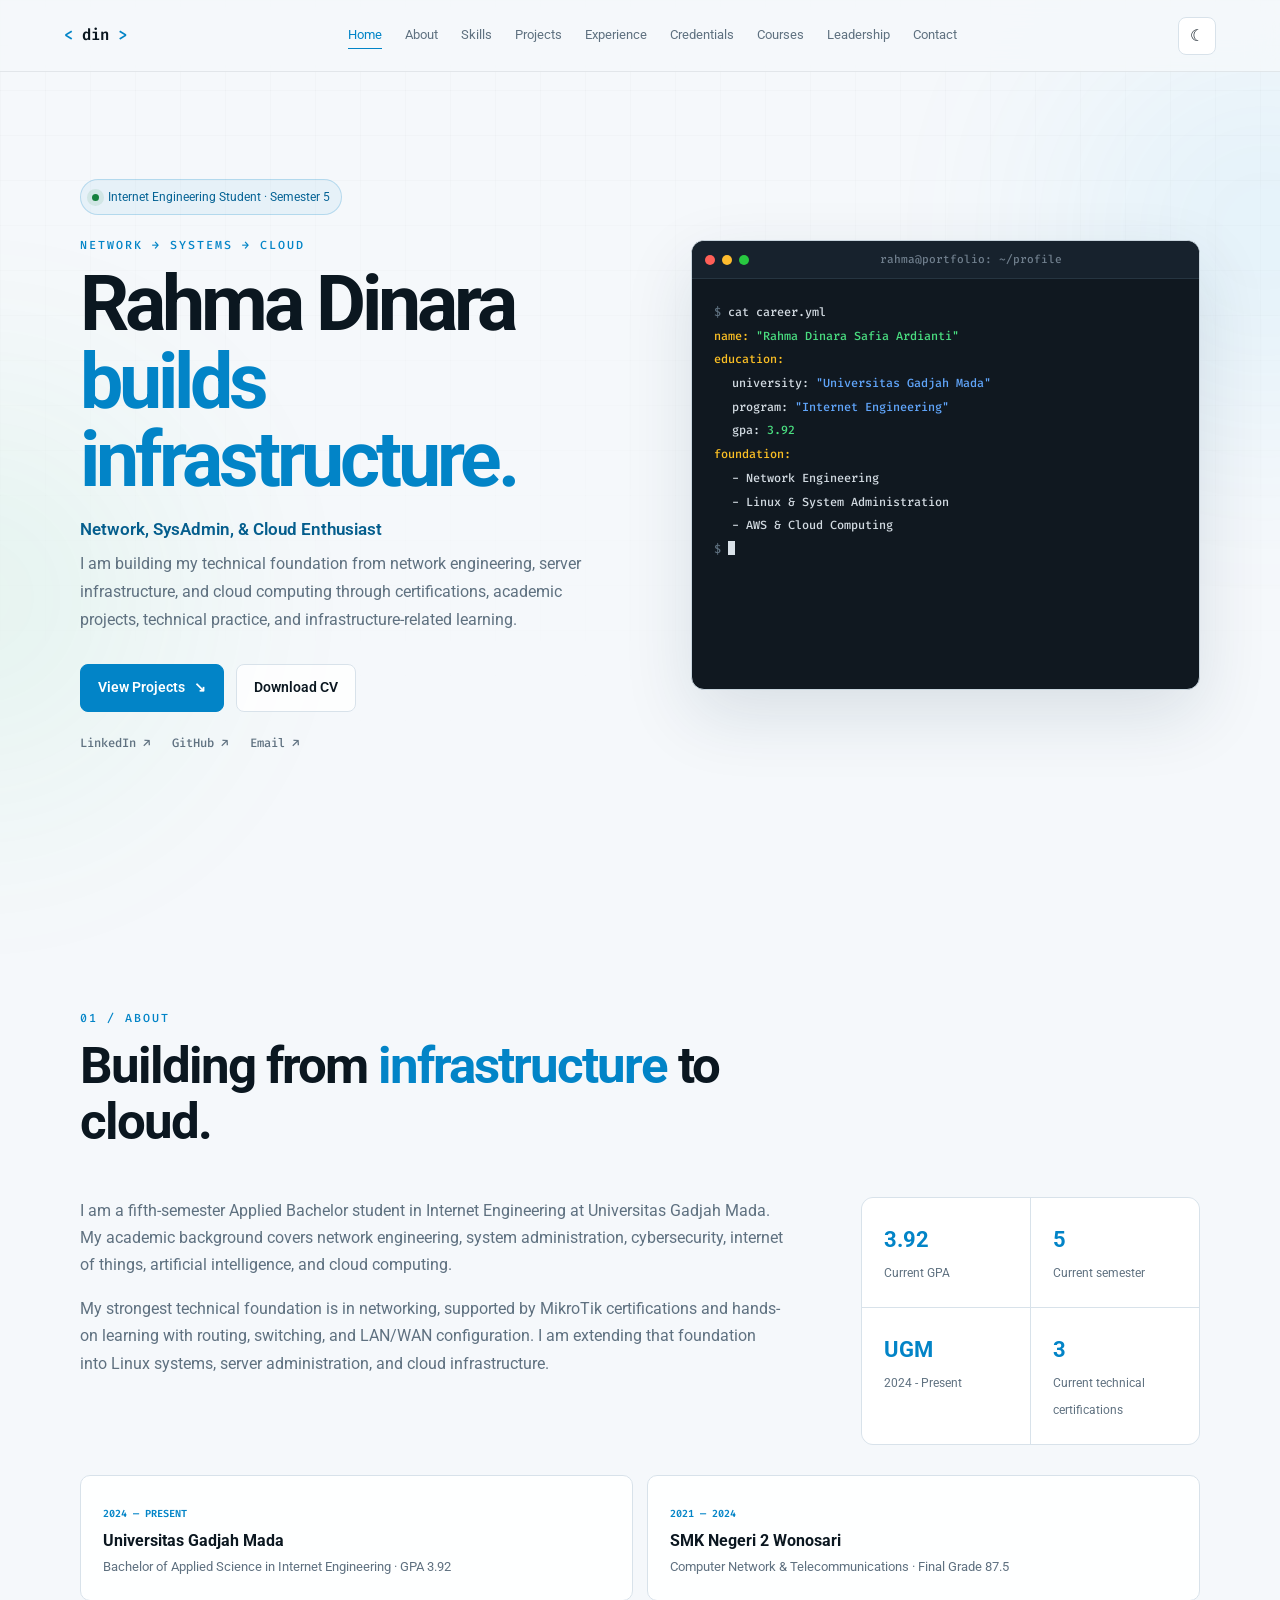
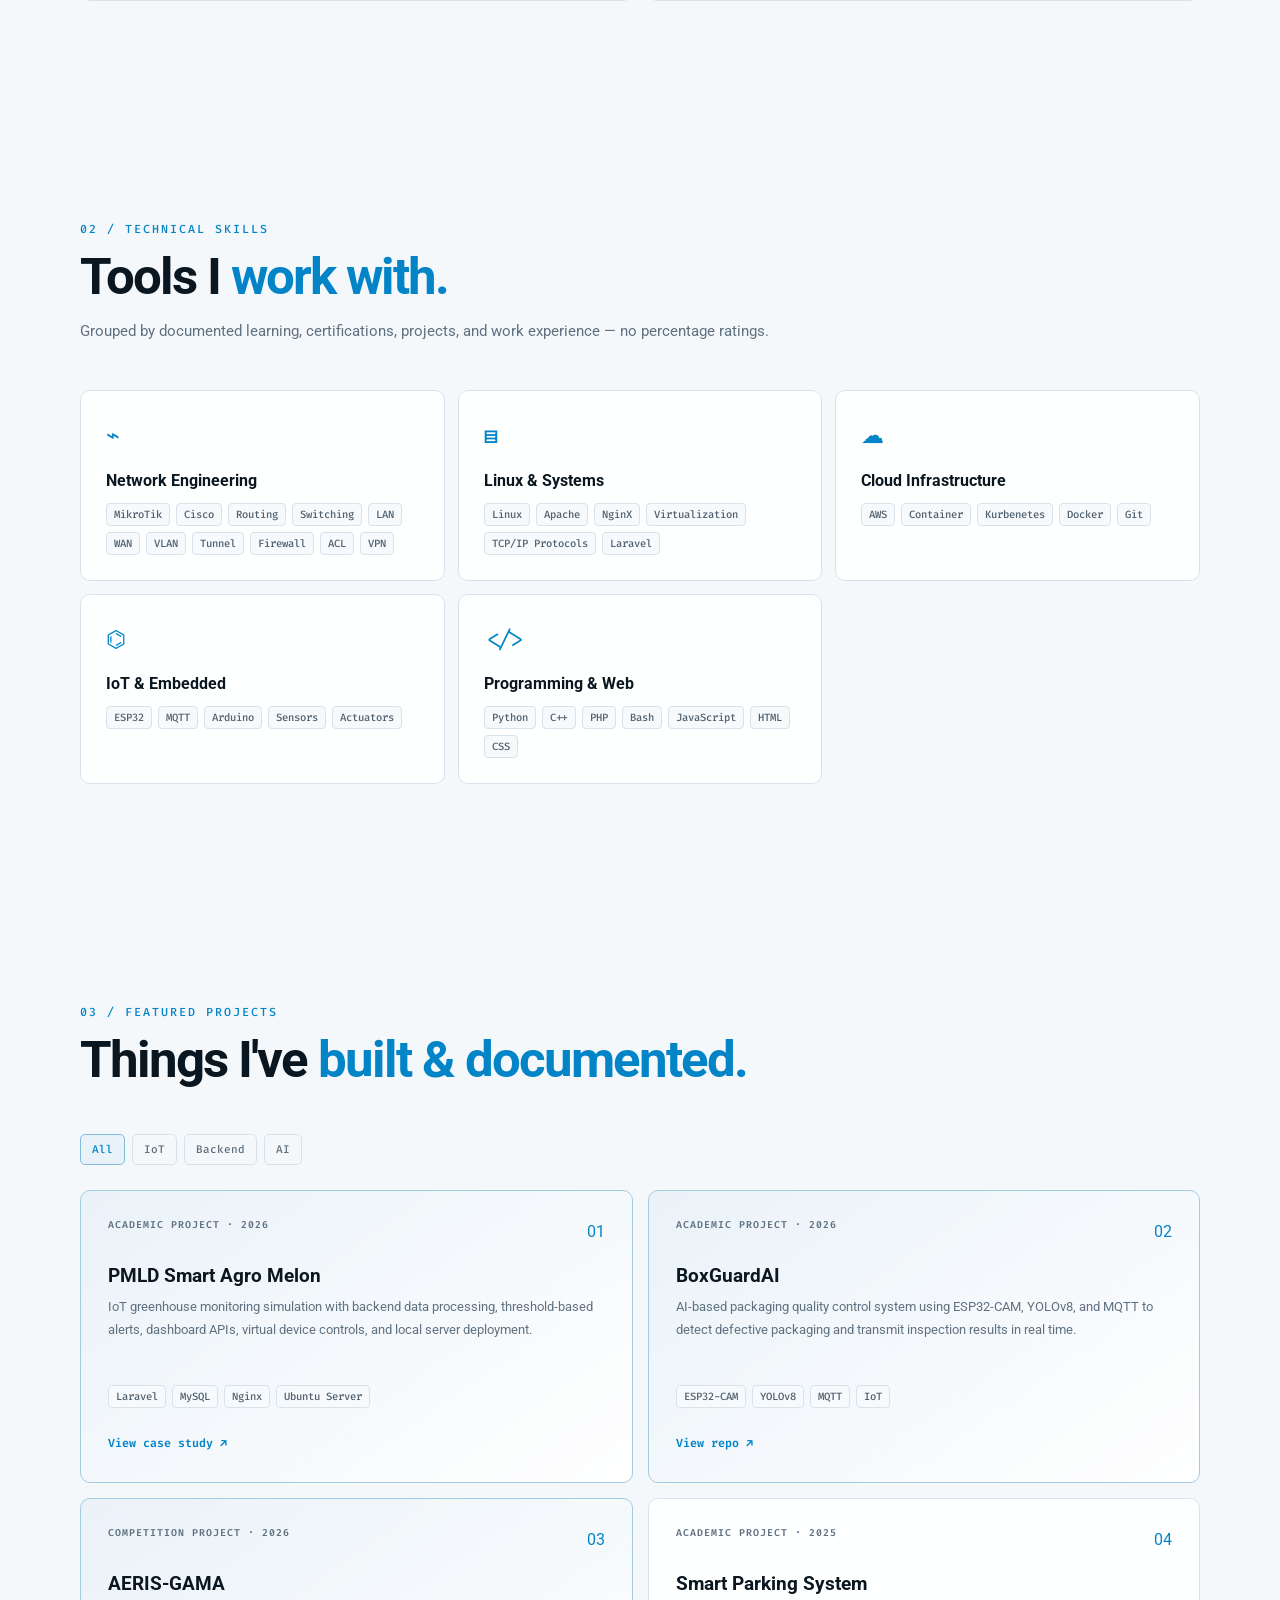
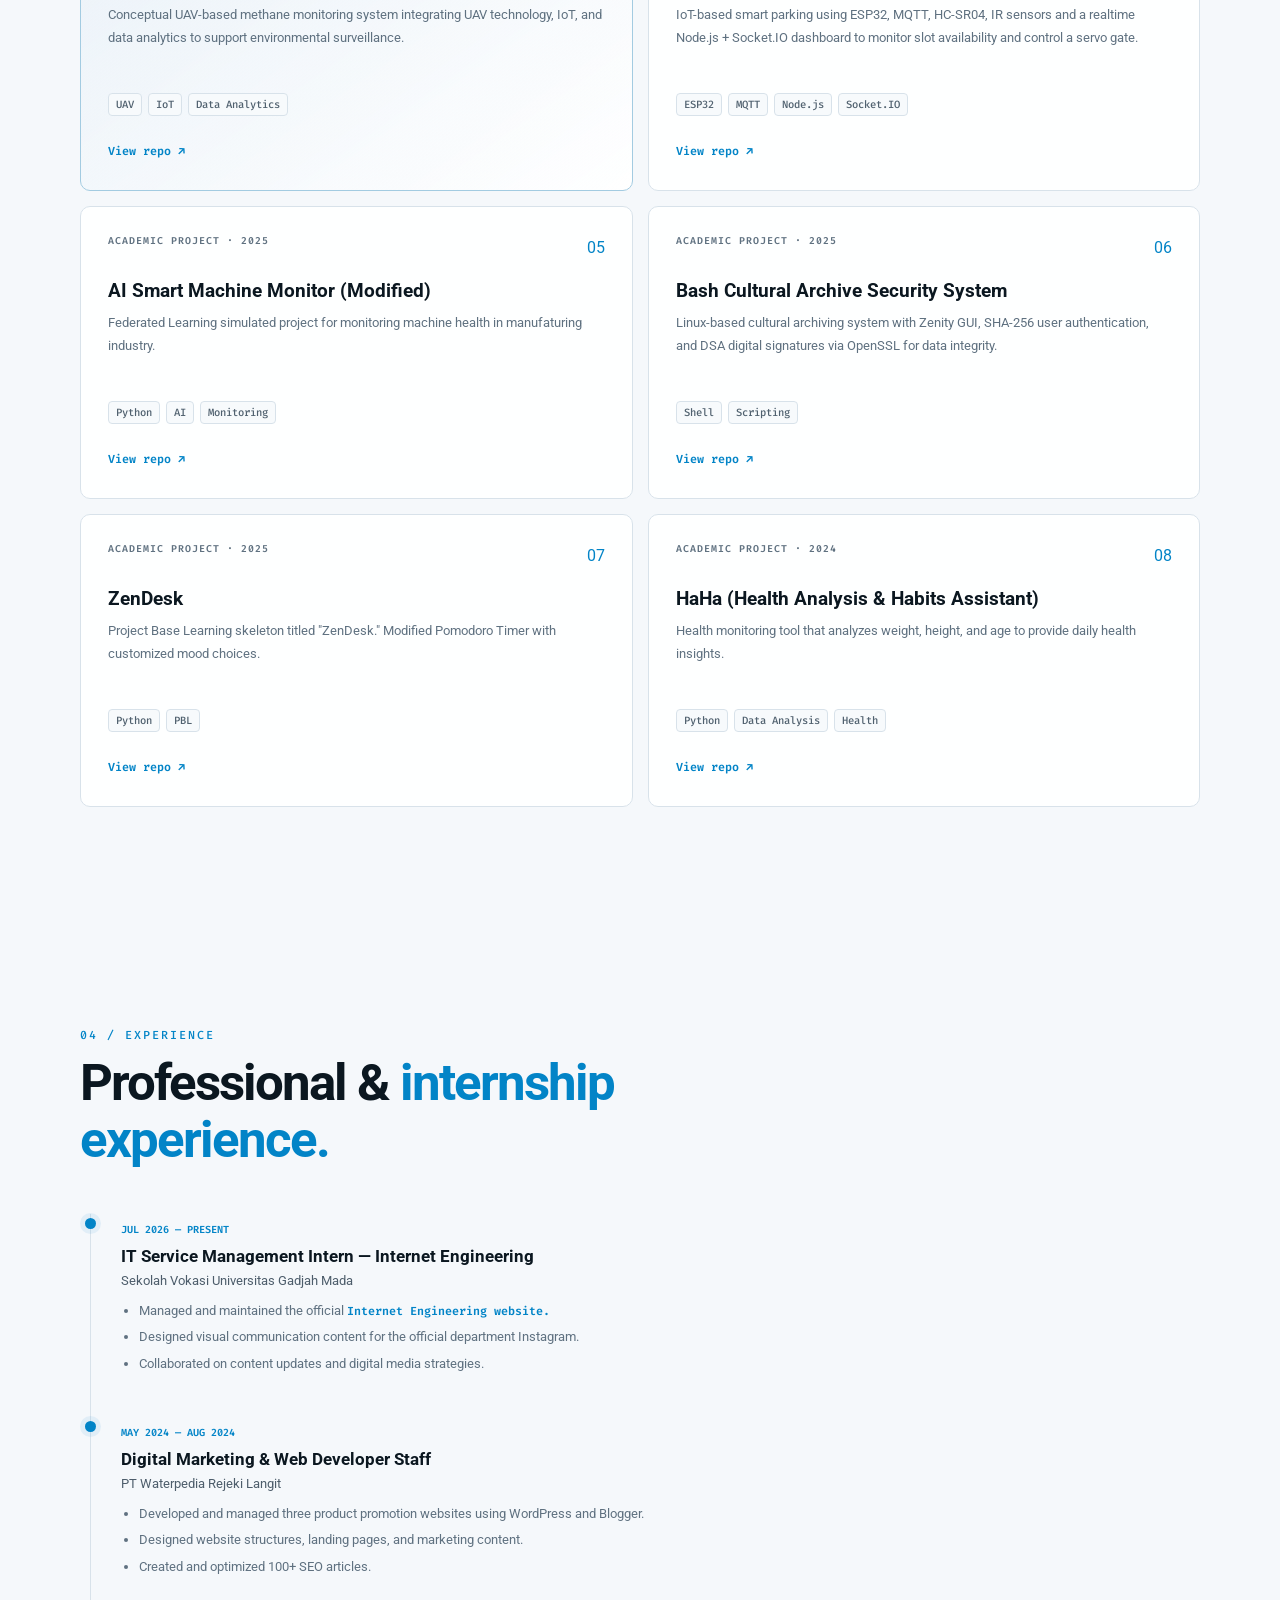
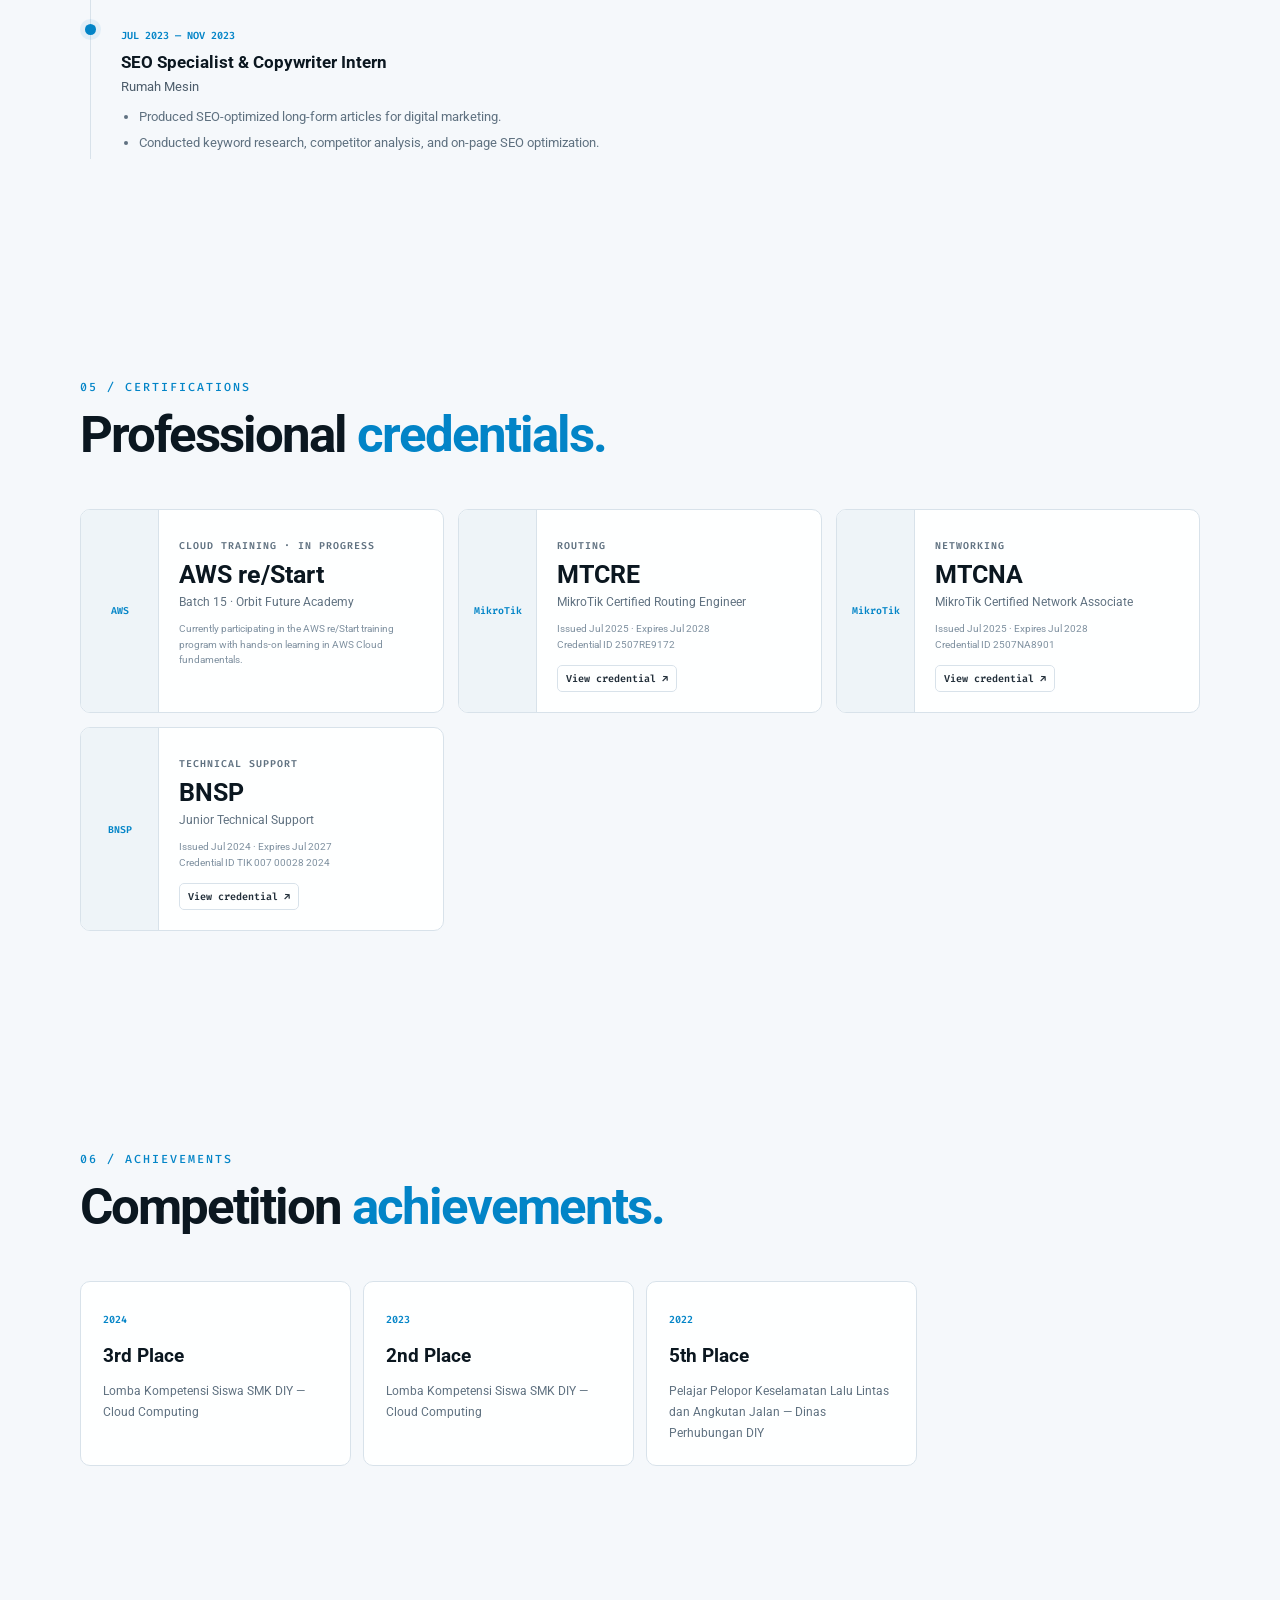
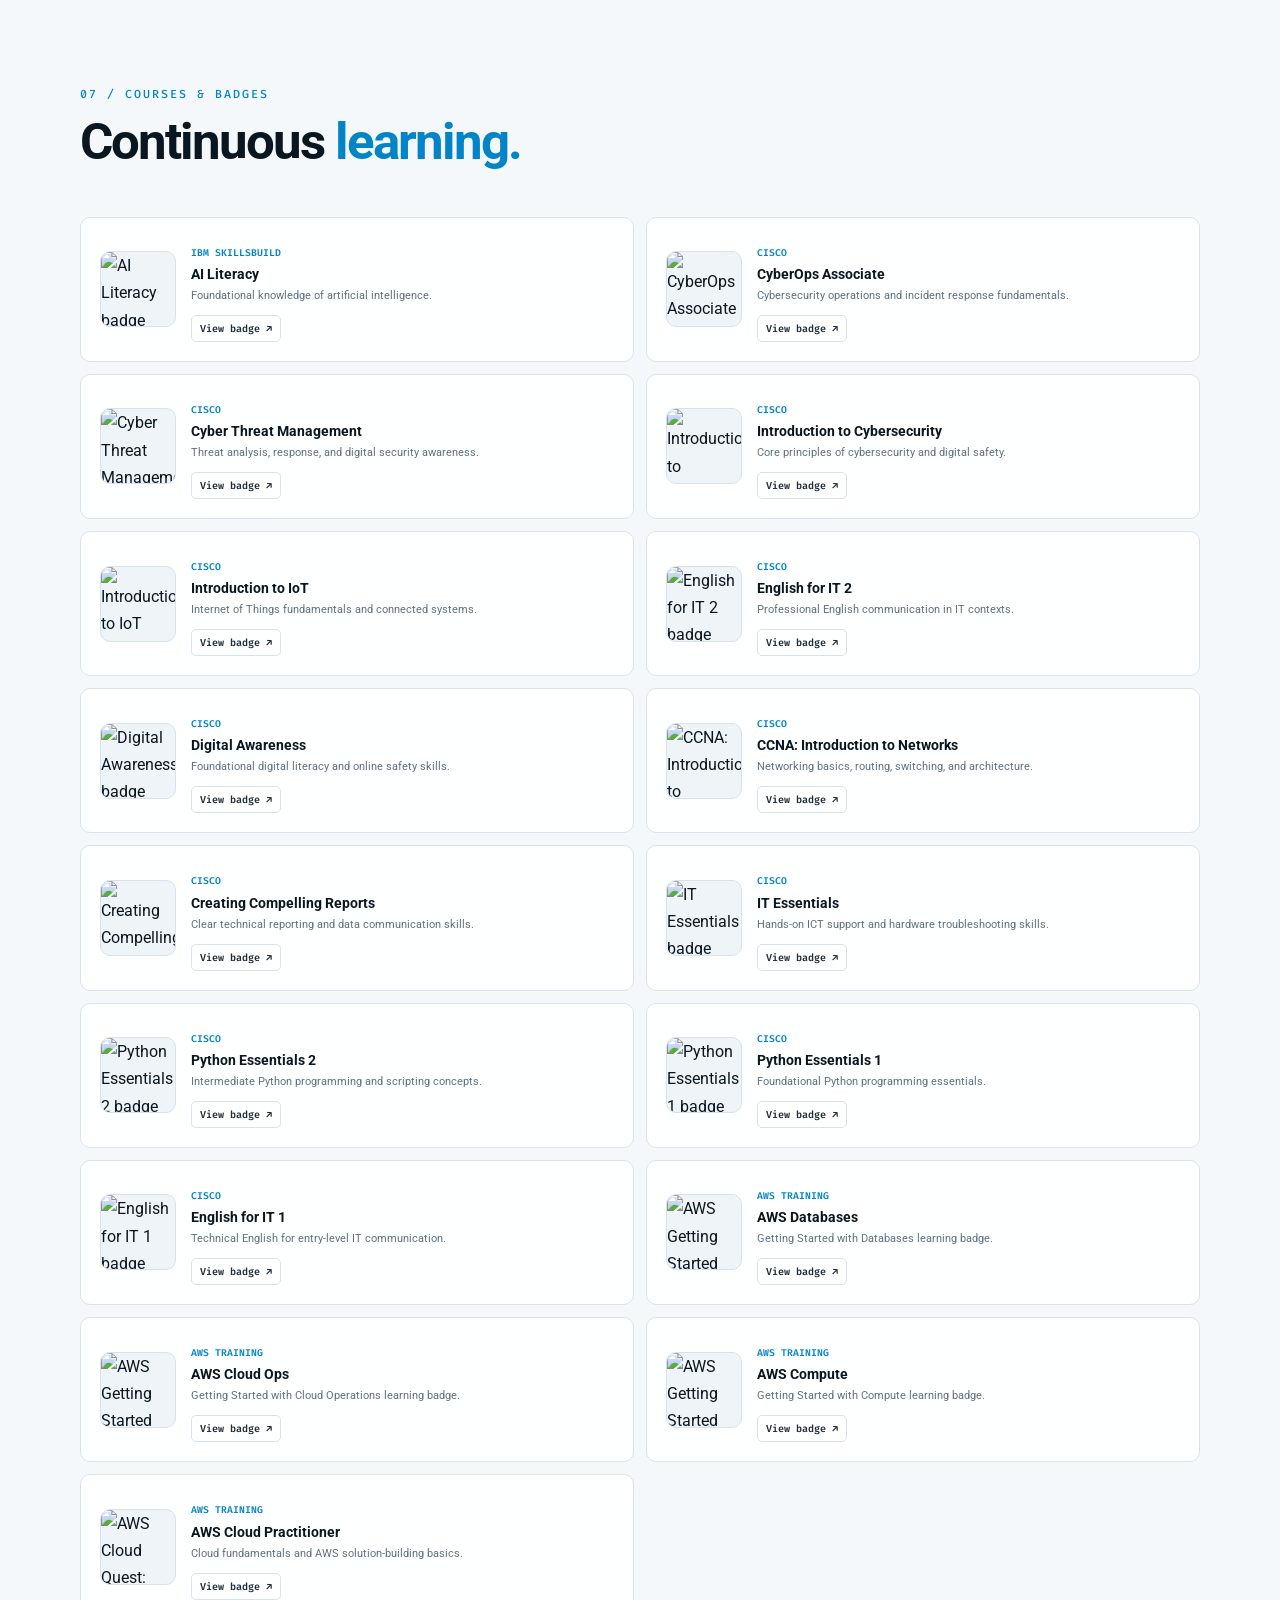
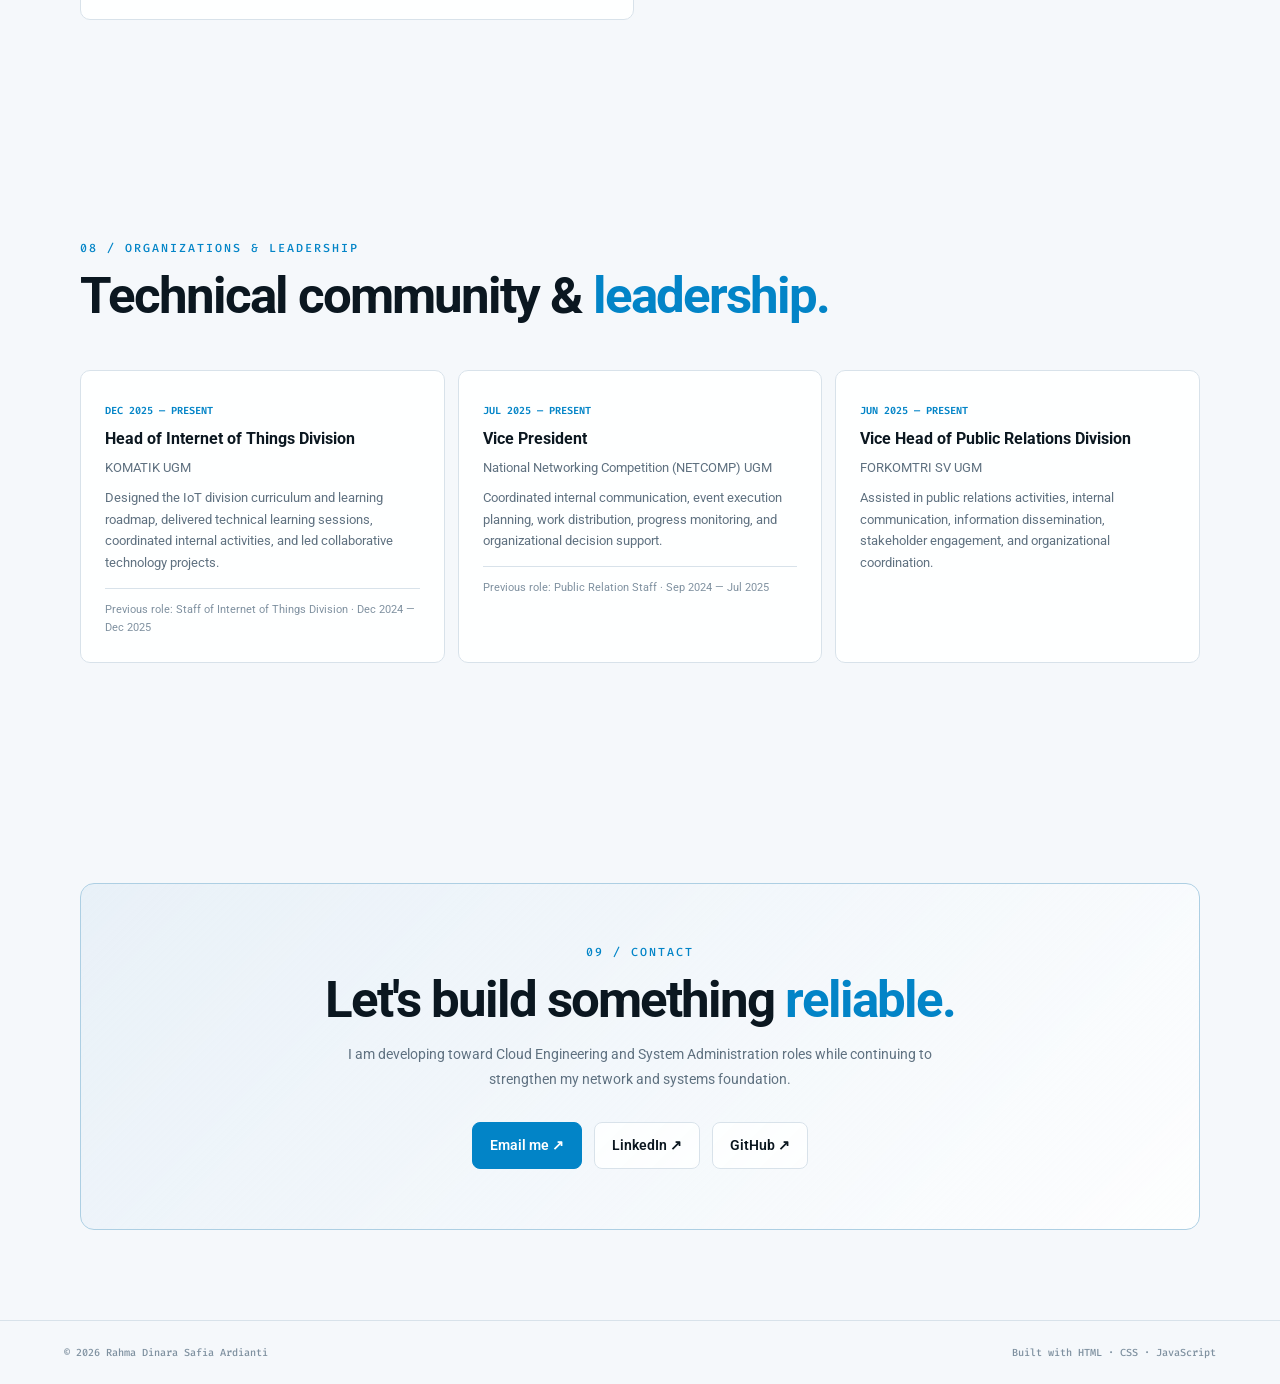
==== index.html @ f13fc3f7 "first commit" ====
<!doctype html>
<html lang="en" data-theme="dark">
<head>
  <meta charset="utf-8">
  <meta name="viewport" content="width=device-width, initial-scale=1">
  <title>Rahma Dinara Safia Ardianti | Internet Engineering Portfolio</title>
  <meta name="description" content="Portfolio of Rahma Dinara Safia Ardianti, an Internet Engineering student building from network engineering and Linux systems toward cloud infrastructure and system administration.">
  <meta name="keywords" content="Rahma Dinara Safia Ardianti, Internet Engineering, Network Engineering, System Administration, Cloud Engineering, MikroTik, Linux, AWS, IoT">
  <meta name="author" content="Rahma Dinara Safia Ardianti">
  <meta name="theme-color" content="#080b10">
  <meta property="og:title" content="Rahma Dinara Safia Ardianti | Technical Portfolio">
  <meta property="og:description" content="Network Engineering foundation → Linux & Systems → Cloud Infrastructure.">
  <meta property="og:type" content="website">
  <link rel="icon" href="./favicon.svg" type="image/svg+xml">
  <link rel="preconnect" href="https://fonts.googleapis.com">
  <link rel="preconnect" href="https://fonts.gstatic.com" crossorigin>
  <link href="https://fonts.googleapis.com/css2?family=Fira+Code:wght@400;500;600&family=Roboto:wght@400;500;600;700;800;900&display=swap" rel="stylesheet">
  <link rel="stylesheet" href="./assets/css/style.css">
</head>
<body>
  <a class="skip-link" href="#main-content">Skip to main content</a>
  <div class="bg-grid" aria-hidden="true"></div>
  <div class="orb orb-1" aria-hidden="true"></div>
  <div class="orb orb-2" aria-hidden="true"></div>

  <header class="site-header">
    <nav class="navbar" aria-label="Primary navigation">
      <a class="logo" href="#home" aria-label="Rahma Dinara homepage"><span>&lt;</span>din<span>&gt;</span></a>

      <ul class="nav-links" data-nav-links>
        <li><a href="#home">Home</a></li>
        <li><a href="#about">About</a></li>
        <li><a href="#skills">Skills</a></li>
        <li><a href="#projects">Projects</a></li>
        <li><a href="#experience">Experience</a></li>
        <li><a href="#certifications">Credentials</a></li>
        <li><a href="#courses">Courses</a></li>
        <li><a href="#organizations">Leadership</a></li>
        <li><a href="#contact">Contact</a></li>
      </ul>

      <div class="nav-actions">
        <button class="theme-toggle" type="button" data-theme-toggle aria-label="Switch color theme" title="Switch color theme">
          <span data-theme-icon aria-hidden="true">☀</span>
        </button>
        <button class="menu-toggle" type="button" data-menu-toggle aria-label="Toggle navigation" aria-expanded="false"><span></span></button>
      </div>
    </nav>
  </header>

  <main id="main-content">
    <section id="home" class="section hero" aria-labelledby="hero-title">
      <div class="hero-copy reveal">
        <div class="status"><span class="pulse"></span> Internet Engineering Student · Semester 5</div>
        <p class="eyebrow">NETWORK → SYSTEMS → CLOUD</p>
        <h1 id="hero-title">Rahma Dinara<br><span>builds infrastructure.</span></h1>
        <p class="hero-role">Network, SysAdmin, &amp; Cloud Enthusiast</p>
        <p class="hero-description">I am building my technical foundation from network engineering, server infrastructure, and cloud computing through certifications, academic projects, technical practice, and infrastructure-related learning.</p>
        <div class="hero-buttons" aria-label="Portfolio actions">
          <a class="btn primary" href="#projects">View Projects <span>↘</span></a>
          <a class="btn secondary" href="./assets/cv/CV Rahma Dinara Safia Ardianti.pdf" download>Download CV</a>
        </div>
        <div class="socials">
          <a href="https://www.linkedin.com/in/rahmadinara/" target="_blank" rel="noopener noreferrer">LinkedIn ↗</a>
          <a href="https://github.com/rahmadinara" target="_blank" rel="noopener noreferrer">GitHub ↗</a>
          <a href="mailto:rahmadinarasafiaardianti@mail.ugm.ac.id">Email ↗</a>
        </div>
      </div>

      <div class="terminal reveal" aria-label="Technical profile summary">
        <div class="terminal-bar">
          <span class="dot red"></span><span class="dot yellow"></span><span class="dot green"></span>
          <span class="terminal-title">rahma@portfolio: ~/profile</span>
        </div>
        <div class="terminal-body" aria-hidden="true">
          <p><span class="muted">$</span> cat career.yml</p>
          <p><span class="key">name:</span> <span class="green-text">"Rahma Dinara Safia Ardianti"</span></p>
          <p><span class="key">education:</span></p>
          <p class="indent">university: <span class="blue-text">"Universitas Gadjah Mada"</span></p>
          <p class="indent">program: <span class="blue-text">"Internet Engineering"</span></p>
          <p class="indent">gpa: <span class="green-text">3.92</span></p>
          <p><span class="key">foundation:</span></p>
          <p class="indent">- Network Engineering</p>
          <p class="indent">- Linux &amp; System Administration</p>
          <p class="indent">- AWS &amp; Cloud Computing</p>
          <p><span class="muted">$</span> <span class="cursor"></span></p>
        </div>
      </div>
    </section>

    <section id="about" class="section" aria-labelledby="about-title">
      <div class="section-heading reveal">
        <p class="eyebrow">01 / ABOUT</p>
        <h2 id="about-title">Building from <span>infrastructure</span> to cloud.</h2>
      </div>
      <div class="about-grid">
        <div class="about-text reveal">
          <p>I am a fifth-semester Applied Bachelor student in Internet Engineering at Universitas Gadjah Mada. My academic background covers network engineering, system administration, cybersecurity, internet of things, artificial intelligence, and cloud computing.</p>
          <p>My strongest technical foundation is in networking, supported by MikroTik certifications and hands-on learning with routing, switching, and LAN/WAN configuration. I am extending that foundation into Linux systems, server administration, and cloud infrastructure.</p>
        </div>
        <div class="about-stats reveal" aria-label="Education summary">
          <div class="stat"><strong>3.92</strong><span>Current GPA</span></div>
          <div class="stat"><strong>5</strong><span>Current semester</span></div>
          <div class="stat"><strong>UGM</strong><span>2024 - Present</span></div>
          <div class="stat"><strong>3</strong><span>Current technical certifications</span></div>
        </div>
      </div>
      <div class="education-strip reveal">
        <article><span class="timeline-date">2024 — PRESENT</span><h3>Universitas Gadjah Mada</h3><p>Bachelor of Applied Science in Internet Engineering · GPA 3.92</p></article>
        <article><span class="timeline-date">2021 — 2024</span><h3>SMK Negeri 2 Wonosari</h3><p>Computer Network &amp; Telecommunications · Final Grade 87.5</p></article>
      </div>
    </section>

    <section id="skills" class="section" aria-labelledby="skills-title">
      <div class="section-heading reveal">
        <p class="eyebrow">02 / TECHNICAL SKILLS</p>
        <h2 id="skills-title">Tools I <span>work with.</span></h2>
        <p class="section-note">Grouped by documented learning, certifications, projects, and work experience — no percentage ratings.</p>
      </div>
      <div class="skill-grid">
        <article class="skill-card reveal"><span class="skill-icon">⌁</span><h3>Network Engineering</h3><div class="tags"><span>MikroTik</span><span>Cisco</span><span>Routing</span><span>Switching</span></span><span>LAN</span><span>WAN</span><span>VLAN</span><span>Tunnel</span><span>Firewall</span><span>ACL</span><span>VPN</span></div></article>
        <article class="skill-card reveal"><span class="skill-icon">▤</span><h3>Linux &amp; Systems</h3><div class="tags"><span>Linux</span><span>Apache</span><span>NginX</span><span>Virtualization</span><span>TCP/IP Protocols</span><span>Laravel</span></div></article>
        <article class="skill-card reveal"><span class="skill-icon">☁</span><h3>Cloud Infrastructure</h3><div class="tags"><span>AWS</span><span>Container</span><span>Kurbenetes</span><span>Docker</span><span>Git</span></div></article>
        <article class="skill-card reveal"><span class="skill-icon">⌬</span><h3>IoT &amp; Embedded</h3><div class="tags"><span>ESP32</span><span>MQTT</span><span>Arduino</span><span>Sensors</span><span>Actuators</span></div></article>
        <article class="skill-card reveal"><span class="skill-icon">&lt;/&gt;</span><h3>Programming &amp; Web</h3><div class="tags"><span>Python</span><span>C++</span><span>PHP</span><span>Bash</span><span>JavaScript</span><span>HTML</span><span>CSS</span></div></article>
      </div>
    </section>

    <section id="projects" class="section" aria-labelledby="projects-title">
      <div class="section-heading reveal">
        <p class="eyebrow">03 / FEATURED PROJECTS</p>
        <h2 id="projects-title">Things I've <span>built &amp; documented.</span></h2>
      </div>
      <div class="filter-bar reveal" data-filter-group data-filter-target=".project-card[data-category]" data-empty-target="#project-empty">
        <button class="filter active" type="button" data-filter="all" aria-pressed="true">All</button>
        <button class="filter" type="button" data-filter="iot" aria-pressed="false">IoT</button>
        <button class="filter" type="button" data-filter="backend" aria-pressed="false">Backend</button>
        <button class="filter" type="button" data-filter="backend" aria-pressed="false">AI</button>
      </div>
      <div class="project-grid">
        <article class="project-card featured reveal" data-category="iot backend">
          <div class="project-top"><span class="project-type">ACADEMIC PROJECT · 2026</span><span>01</span></div>
          <h3>PMLD Smart Agro Melon</h3>
          <p>IoT greenhouse monitoring simulation with backend data processing, threshold-based alerts, dashboard APIs, virtual device controls, and local server deployment.</p>
          <div class="tags"><span>Laravel</span><span>MySQL</span><span>Nginx</span><span>Ubuntu Server</span></div>
          <div class="project-actions"><a class="text-link" href="./projects/smart-agro-melon.html">View case study ↗</a></div>
        </article>

        <article class="project-card featured reveal" data-category="iot ai backend">
          <div class="project-top"><span class="project-type">ACADEMIC PROJECT · 2026</span><span>02</span></div>
          <h3>BoxGuardAI</h3>
          <p>AI-based packaging quality control system using ESP32-CAM, YOLOv8, and MQTT to detect defective packaging and transmit inspection results in real time.</p>
          <div class="tags"><span>ESP32-CAM</span><span>YOLOv8</span><span>MQTT</span><span>IoT</span></div>
          <div class="project-actions"><a class="text-link" href="https://github.com/rahmadinara/PBL_Project-IoT_BoxGuardAI" target="_blank" rel="noopener noreferrer">View repo ↗</a></div>
        </article>

        <article class="project-card featured reveal" data-category="iot">
          <div class="project-top"><span class="project-type">COMPETITION PROJECT · 2026</span><span>03</span></div>
          <h3>AERIS-GAMA</h3>
          <p>Conceptual UAV-based methane monitoring system integrating UAV technology, IoT, and data analytics to support environmental surveillance.</p>
          <div class="tags"><span>UAV</span><span>IoT</span><span>Data Analytics</span></div>
          <div class="project-actions"><a class="text-link" href="https://github.com/rahmadinara/OLIVIA_AERIS-GAMA" target="_blank" rel="noopener noreferrer">View repo ↗</a></div>
        </article>

        <article class="project-card reveal" data-category="iot">
          <div class="project-top"><span class="project-type">ACADEMIC PROJECT · 2025</span><span>04</span></div>
          <h3>Smart Parking System</h3>
          <p>IoT-based smart parking using ESP32, MQTT, HC-SR04, IR sensors and a realtime Node.js + Socket.IO dashboard to monitor slot availability and control a servo gate.</p>
          <div class="tags"><span>ESP32</span><span>MQTT</span><span>Node.js</span><span>Socket.IO</span></div>
          <div class="project-actions"><a class="text-link" href="https://github.com/rahmadinara/PBL_IoT_Parking-System" target="_blank" rel="noopener noreferrer">View repo ↗</a></div>
        </article>

        <article class="project-card reveal" data-category="ai">
          <div class="project-top"><span class="project-type">ACADEMIC PROJECT · 2025</span><span>05</span></div>
          <h3>AI Smart Machine Monitor (Modified)</h3>
          <p>Federated Learning simulated project for monitoring machine health in manufaturing industry.</p>
          <div class="tags"><span>Python</span><span>AI</span><span>Monitoring</span></div>
          <div class="project-actions"><a class="text-link" href="https://github.com/rahmadinara/PBL_AI_Smart-Machine-Monitor-Modified" target="_blank" rel="noopener noreferrer">View repo ↗</a></div>
        </article>

        <article class="project-card reveal" data-category="tools">
          <div class="project-top"><span class="project-type">ACADEMIC PROJECT · 2025</span><span>06</span></div>
          <h3>Bash Cultural Archive Security System</h3>
          <p>Linux-based cultural archiving system with Zenity GUI, SHA-256 user authentication, and DSA digital signatures via OpenSSL for data integrity.</p>
          <div class="tags"><span>Shell</span><span>Scripting</span></div>
          <div class="project-actions"><a class="text-link" href="https://github.com/rahmadinara/PBL_SOJ_Arsip-Budaya" target="_blank" rel="noopener noreferrer">View repo ↗</a></div>
        </article>

        <article class="project-card reveal" data-category="backend">
          <div class="project-top"><span class="project-type">ACADEMIC PROJECT · 2025</span><span>07</span></div>
          <h3>ZenDesk </h3>
          <p>Project Base Learning skeleton titled "ZenDesk." Modified Pomodoro Timer with customized mood choices.</p>
          <div class="tags"><span>Python</span><span>PBL</span></div>
          <div class="project-actions"><a class="text-link" href="https://github.com/rahmadinara/PBL_PBO_ZenDesk" target="_blank" rel="noopener noreferrer">View repo ↗</a></div>
        </article>

        <article class="project-card reveal" data-category="backend">
          <div class="project-top"><span class="project-type">ACADEMIC PROJECT · 2024</span><span>08</span></div>
          <h3>HaHa (Health Analysis &amp; Habits Assistant)</h3>
          <p>Health monitoring tool that analyzes weight, height, and age to provide daily health insights.</p>
          <div class="tags"><span>Python</span><span>Data Analysis</span><span>Health</span></div>
          <div class="project-actions"><a class="text-link" href="https://github.com/rahmadinara/PBL_PProkom_HaHa" target="_blank" rel="noopener noreferrer">View repo ↗</a></div>
        </article>
      </div>
      <p class="empty-state" id="project-empty" hidden>No projects match this filter.</p>
    </section>

    <section id="experience" class="section" aria-labelledby="experience-title">
      <div class="section-heading reveal">
        <p class="eyebrow">04 / EXPERIENCE</p>
        <h2 id="experience-title">Professional &amp; <span>internship experience.</span></h2>
      </div>
      <div class="timeline reveal">
        <article class="timeline-item">
          <span class="timeline-dot"></span>
          <div><span class="timeline-date">JUL 2026 — PRESENT</span><h3>IT Service Management Intern — Internet Engineering</h3><p class="timeline-org">Sekolah Vokasi Universitas Gadjah Mada</p><ul><li>Managed and maintained the official <a class="text-link" href="https://tri.sv.ugm.ac.id/">Internet Engineering website.</a></li><li>Designed visual communication content for the official department Instagram.</li><li>Collaborated on content updates and digital media strategies.</li></ul></div>
        </article>
        <article class="timeline-item">
          <span class="timeline-dot"></span>
          <div><span class="timeline-date">MAY 2024 — AUG 2024</span><h3>Digital Marketing &amp; Web Developer Staff</h3><p class="timeline-org">PT Waterpedia Rejeki Langit</p><ul><li>Developed and managed three product promotion websites using WordPress and Blogger.</li><li>Designed website structures, landing pages, and marketing content.</li><li>Created and optimized 100+ SEO articles.</li></ul></div>
        </article>
        <article class="timeline-item">
          <span class="timeline-dot"></span>
          <div><span class="timeline-date">JUL 2023 — NOV 2023</span><h3>SEO Specialist &amp; Copywriter Intern</h3><p class="timeline-org">Rumah Mesin</p><ul><li>Produced SEO-optimized long-form articles for digital marketing.</li><li>Conducted keyword research, competitor analysis, and on-page SEO optimization.</li></ul></div>
        </article>
      </div>
    </section>

    <section id="certifications" class="section" aria-labelledby="certifications-title">
      <div class="section-heading reveal">
        <p class="eyebrow">05 / CERTIFICATIONS</p>
        <h2 id="certifications-title">Professional <span>credentials.</span></h2>
      </div>
      <div class="credential-grid">
        <article class="credential-card credential-card--progress reveal"><div class="credential-logo">AWS</div><div class="credential-body"><span class="credential-label">CLOUD TRAINING · IN PROGRESS</span> <h3>AWS re/Start</h3><p>Batch 15 · Orbit Future Academy</p><small>Currently participating in the AWS re/Start training program with hands-on learning in AWS Cloud fundamentals.</small></div></article>
        <article class="credential-card reveal"><div class="credential-logo">MikroTik</div><div class="credential-body"><span class="credential-label">ROUTING</span><h3>MTCRE</h3><p>MikroTik Certified Routing Engineer</p><small>Issued Jul 2025 · Expires Jul 2028<br>Credential ID 2507RE9172</small><a class="outline-btn" href="https://mikrotik.com/training/certificates/c479172c9725f2c1c47b" target="_blank" rel="noopener noreferrer">View credential ↗</a></div></article>
        <article class="credential-card reveal"><div class="credential-logo">MikroTik</div><div class="credential-body"><span class="credential-label">NETWORKING</span><h3>MTCNA</h3><p>MikroTik Certified Network Associate</p><small>Issued Jul 2025 · Expires Jul 2028<br>Credential ID 2507NA8901</small><a class="outline-btn" href="https://mikrotik.com/training/certificates/c478901c7160a1c4c2cd" target="_blank" rel="noopener noreferrer">View credential ↗</a></div></article>
        <article class="credential-card reveal"><div class="credential-logo">BNSP</div><div class="credential-body"><span class="credential-label">TECHNICAL SUPPORT</span><h3>BNSP</h3><p>Junior Technical Support</p><small>Issued Jul 2024 · Expires Jul 2027<br>Credential ID TIK 007 00028 2024</small><a class="outline-btn" href="./assets/cv/BNSP Junior Technical Support.jpg" target="_blank" rel="noopener noreferrer">View credential ↗</a></div></article>
      </div>
    </section>

    <section id="achievements" class="section" aria-labelledby="achievements-title">
      <div class="section-heading reveal">
        <p class="eyebrow">06 / ACHIEVEMENTS</p>
        <h2 id="achievements-title">Competition <span>achievements.</span></h2>
      </div>
      <div class="achievement-grid">
        <article class="achievement-card reveal"><span>2024</span><strong>3rd Place</strong><p>Lomba Kompetensi Siswa SMK DIY — Cloud Computing</p></article>
        <article class="achievement-card reveal"><span>2023</span><strong>2nd Place</strong><p>Lomba Kompetensi Siswa SMK DIY — Cloud Computing</p></article>
        <article class="achievement-card reveal"><span>2022</span><strong>5th Place</strong><p>Pelajar Pelopor Keselamatan Lalu Lintas dan Angkutan Jalan — Dinas Perhubungan DIY</p></article>
      </div>
    </section>

    <section id="courses" class="section" aria-labelledby="courses-title">
      <div class="section-heading reveal">
        <p class="eyebrow">07 / COURSES &amp; BADGES</p>
        <h2 id="courses-title">Continuous <span>learning.</span></h2>
      </div>
      <div class="course-grid badge-grid">
        <article class="course-card badge-card reveal">
          <img class="badge-thumb" src="https://images.credly.com/images/bc70837c-99ae-499d-a31d-2a7be79095e6/linkedin_thumb_BadgeEmblem_AILiteracy.png" alt="AI Literacy badge">
          <div>
            <span>IBM SKILLSBUILD</span>
            <h3>AI Literacy</h3>
            <p>Foundational knowledge of artificial intelligence.</p>
            <a class="outline-btn" href="https://www.credly.com/badges/64657b6a-ef97-4f68-85a8-fc3be598e8c1" target="_blank" rel="noopener noreferrer">View badge ↗</a>
          </div>
        </article>

        <article class="course-card badge-card reveal">
          <img class="badge-thumb" src="https://images.credly.com/images/53f37f83-04a1-4935-9b1e-21a99cc6e1b2/linkedin_thumb_CyberOpsAssoc.png" alt="CyberOps Associate badge">
          <div>
            <span>CISCO</span>
            <h3>CyberOps Associate</h3>
            <p>Cybersecurity operations and incident response fundamentals.</p>
            <a class="outline-btn" href="https://www.credly.com/badges/5f67d2d3-2205-4bed-80ca-641bf27f7179" target="_blank" rel="noopener noreferrer">View badge ↗</a>
          </div>
        </article>

        <article class="course-card badge-card reveal">
          <img class="badge-thumb" src="https://images.credly.com/images/5d5ac32b-d239-42b8-9665-8a921dc3ab47/linkedin_thumb_image.png" alt="Cyber Threat Management badge">
          <div>
            <span>CISCO</span>
            <h3>Cyber Threat Management</h3>
            <p>Threat analysis, response, and digital security awareness.</p>
            <a class="outline-btn" href="https://www.credly.com/badges/79d5244c-1d9d-48a4-a69c-997a9db79fcd" target="_blank" rel="noopener noreferrer">View badge ↗</a>
          </div>
        </article>

        <article class="course-card badge-card reveal">
          <img class="badge-thumb" src="https://images.credly.com/images/af8c6b4e-fc31-47c4-8dcb-eb7a2065dc5b/linkedin_thumb_I2CS__1_.png" alt="Introduction to Cybersecurity badge">
          <div>
            <span>CISCO</span>
            <h3>Introduction to Cybersecurity</h3>
            <p>Core principles of cybersecurity and digital safety.</p>
            <a class="outline-btn" href="https://www.credly.com/badges/9f72fb12-8303-426d-8e50-fb00038f848e" target="_blank" rel="noopener noreferrer">View badge ↗</a>
          </div>
        </article>

        <article class="course-card badge-card reveal">
          <img class="badge-thumb" src="https://images.credly.com/images/fce226c2-0f13-4e17-b60c-24fa6ffd88cb/linkedin_thumb_Intro2IoT.png" alt="Introduction to IoT badge">
          <div>
            <span>CISCO</span>
            <h3>Introduction to IoT</h3>
            <p>Internet of Things fundamentals and connected systems.</p>
            <a class="outline-btn" href="https://www.credly.com/badges/dfdf4738-ba0b-4516-8fab-6e1d64d8ab70" target="_blank" rel="noopener noreferrer">View badge ↗</a>
          </div>
        </article>

        <article class="course-card badge-card reveal">
          <img class="badge-thumb" src="https://images.credly.com/images/ca317486-3494-488b-b2a7-b49270d98f21/linkedin_thumb_image.png" alt="English for IT 2 badge">
          <div>
            <span>CISCO</span>
            <h3>English for IT 2</h3>
            <p>Professional English communication in IT contexts.</p>
            <a class="outline-btn" href="https://www.credly.com/badges/c1f84998-7fd7-48fe-8b12-f85fdcb8d802" target="_blank" rel="noopener noreferrer">View badge ↗</a>
          </div>
        </article>

        <article class="course-card badge-card reveal">
          <img class="badge-thumb" src="https://images.credly.com/images/29e7c859-4719-4081-a12f-6bdc073a43d2/linkedin_thumb_image.png" alt="Digital Awareness badge">
          <div>
            <span>CISCO</span>
            <h3>Digital Awareness</h3>
            <p>Foundational digital literacy and online safety skills.</p>
            <a class="outline-btn" href="https://www.credly.com/badges/6f6e9b02-0d6d-4c9d-a64b-ca3590aca289" target="_blank" rel="noopener noreferrer">View badge ↗</a>
          </div>
        </article>

        <article class="course-card badge-card reveal">
          <img class="badge-thumb" src="https://images.credly.com/images/70d71df5-f3dc-4380-9b9d-f22513a70417/linkedin_thumb_CCNAITN__1_.png" alt="CCNA: Introduction to Networks badge">
          <div>
            <span>CISCO</span>
            <h3>CCNA: Introduction to Networks</h3>
            <p>Networking basics, routing, switching, and architecture.</p>
            <a class="outline-btn" href="https://www.credly.com/badges/838d47c6-21a1-4e59-a353-6eaf2d723e87" target="_blank" rel="noopener noreferrer">View badge ↗</a>
          </div>
        </article>

        <article class="course-card badge-card reveal">
          <img class="badge-thumb" src="https://images.credly.com/images/37b16109-9083-4b08-8eec-b9d8f4bb88a8/linkedin_thumb_image.png" alt="Creating Compelling Reports badge">
          <div>
            <span>CISCO</span>
            <h3>Creating Compelling Reports</h3>
            <p>Clear technical reporting and data communication skills.</p>
            <a class="outline-btn" href="https://www.credly.com/badges/d15d63ea-b6be-42c4-80f6-3749a6db1b94" target="_blank" rel="noopener noreferrer">View badge ↗</a>
          </div>
        </article>

        <article class="course-card badge-card reveal">
          <img class="badge-thumb" src="https://images.credly.com/images/04e8034c-81f5-4f7f-ab23-e8b428c31ce9/linkedin_thumb_ITE.png" alt="IT Essentials badge">
          <div>
            <span>CISCO</span>
            <h3>IT Essentials</h3>
            <p>Hands-on ICT support and hardware troubleshooting skills.</p>
            <a class="outline-btn" href="https://www.credly.com/badges/78606d84-f611-43f8-95ae-bfca6634e531" target="_blank" rel="noopener noreferrer">View badge ↗</a>
          </div>
        </article>

        <article class="course-card badge-card reveal">
          <img class="badge-thumb" src="https://images.credly.com/images/3f802526-7274-4230-91ab-f6d1a35340e6/linkedin_thumb_image.png" alt="Python Essentials 2 badge">
          <div>
            <span>CISCO</span>
            <h3>Python Essentials 2</h3>
            <p>Intermediate Python programming and scripting concepts.</p>
            <a class="outline-btn" href="https://www.credly.com/badges/e586fbcb-7e88-4ca7-a4f7-0211e788bcfc" target="_blank" rel="noopener noreferrer">View badge ↗</a>
          </div>
        </article>

        <article class="course-card badge-card reveal">
          <img class="badge-thumb" src="https://images.credly.com/images/68c0b94d-f6ac-40b1-a0e0-921439eb092e/linkedin_thumb_image.png" alt="Python Essentials 1 badge">
          <div>
            <span>CISCO</span>
            <h3>Python Essentials 1</h3>
            <p>Foundational Python programming essentials.</p>
            <a class="outline-btn" href="https://www.credly.com/badges/8e9f9272-2e3c-493c-8f8a-0252db55b5c2" target="_blank" rel="noopener noreferrer">View badge ↗</a>
          </div>
        </article>

        <article class="course-card badge-card reveal">
          <img class="badge-thumb" src="https://images.credly.com/images/77b1ea15-6287-4d97-8ecd-c5afa2d137ea/linkedin_thumb_image.png" alt="English for IT 1 badge">
          <div>
            <span>CISCO</span>
            <h3>English for IT 1</h3>
            <p>Technical English for entry-level IT communication.</p>
            <a class="outline-btn" href="https://www.credly.com/badges/d520e0ce-4a77-4ddf-a7b1-ef4ca6ace02f" target="_blank" rel="noopener noreferrer">View badge ↗</a>
          </div>
        </article>

        <article class="course-card badge-card reveal">
          <img class="badge-thumb" src="https://images.credly.com/images/a08cf90b-9838-4f6c-82bd-8db85fb89dd5/linkedin_thumb_blob" alt="AWS Getting Started with Databases badge">
          <div>
            <span>AWS TRAINING</span>
            <h3>AWS Databases</h3>
            <p>Getting Started with Databases learning badge.</p>
            <a class="outline-btn" href="https://www.credly.com/badges/951236b5-a61a-4922-aae0-97df8e2dccda" target="_blank" rel="noopener noreferrer">View badge ↗</a>
          </div>
        </article>

        <article class="course-card badge-card reveal">
          <img class="badge-thumb" src="https://images.credly.com/images/4251ab91-6d67-47da-801c-855c0bbc6cc3/linkedin_thumb_blob" alt="AWS Getting Started with Cloud Ops badge">
          <div>
            <span>AWS TRAINING</span>
            <h3>AWS Cloud Ops</h3>
            <p>Getting Started with Cloud Operations learning badge.</p>
            <a class="outline-btn" href="https://www.credly.com/badges/49a3dcf0-aaa1-42cb-b2ba-ce75a8105948" target="_blank" rel="noopener noreferrer">View badge ↗</a>
          </div>
        </article>

        <article class="course-card badge-card reveal">
          <img class="badge-thumb" src="https://images.credly.com/images/7b08cc0e-064b-407d-b70e-323509c3e474/linkedin_thumb_blob" alt="AWS Getting Started with Compute badge">
          <div>
            <span>AWS TRAINING</span>
            <h3>AWS Compute</h3>
            <p>Getting Started with Compute learning badge.</p>
            <a class="outline-btn" href="https://www.credly.com/badges/f3309bd6-48c8-4195-96e2-009587244db7" target="_blank" rel="noopener noreferrer">View badge ↗</a>
          </div>
        </article>

        <article class="course-card badge-card reveal">
          <img class="badge-thumb" src="https://images.credly.com/images/30816e43-2550-4e1c-be22-3f03c5573bb9/linkedin_thumb_blob" alt="AWS Cloud Quest: Cloud Practitioner badge">
          <div>
            <span>AWS TRAINING</span>
            <h3>AWS Cloud Practitioner</h3>
            <p>Cloud fundamentals and AWS solution-building basics.</p>
            <a class="outline-btn" href="https://www.credly.com/badges/b93fdc7f-5f04-4368-936c-f4734e628534" target="_blank" rel="noopener noreferrer">View badge ↗</a>
          </div>
        </article>
      </div>
    </section>

    <section id="organizations" class="section" aria-labelledby="organizations-title">
      <div class="section-heading reveal">
        <p class="eyebrow">08 / ORGANIZATIONS &amp; LEADERSHIP</p>
        <h2 id="organizations-title">Technical community &amp; <span>leadership.</span></h2>
      </div>
      <div class="org-grid">
        <article class="org-card reveal"><span class="timeline-date">DEC 2025 — PRESENT</span><h3>Head of Internet of Things Division</h3><p class="timeline-org">KOMATIK UGM</p><p>Designed the IoT division curriculum and learning roadmap, delivered technical learning sessions, coordinated internal activities, and led collaborative technology projects.</p><small>Previous role: Staff of Internet of Things Division · Dec 2024 — Dec 2025</small></article>
        <article class="org-card reveal"><span class="timeline-date">JUL 2025 — PRESENT</span><h3>Vice President</h3><p class="timeline-org">National Networking Competition (NETCOMP) UGM</p><p>Coordinated internal communication, event execution planning, work distribution, progress monitoring, and organizational decision support.</p><small>Previous role: Public Relation Staff · Sep 2024 — Jul 2025</small></article>
        <article class="org-card reveal"><span class="timeline-date">JUN 2025 — PRESENT</span><h3>Vice Head of Public Relations Division</h3><p class="timeline-org">FORKOMTRI SV UGM</p><p>Assisted in public relations activities, internal communication, information dissemination, stakeholder engagement, and organizational coordination.</p></article>
      </div>
    </section>

    <section id="contact" class="section contact-section" aria-labelledby="contact-title">
      <div class="contact-box reveal">
        <p class="eyebrow">09 / CONTACT</p>
        <h2 id="contact-title">Let's build something <span>reliable.</span></h2>
        <p>I am developing toward Cloud Engineering and System Administration roles while continuing to strengthen my network and systems foundation.</p>
        <div class="hero-buttons contact-actions">
          <a class="btn primary" href="mailto:rahmadinarasafia@gmail.com">Email me ↗</a>
          <a class="btn secondary" href="https://www.linkedin.com/in/rahmadinara/" target="_blank" rel="noopener noreferrer">LinkedIn ↗</a>
          <a class="btn secondary" href="https://github.com/rahmadinara" target="_blank" rel="noopener noreferrer">GitHub ↗</a>
        </div>
      </div>
    </section>
  </main>

  <footer>
    <span>© <span data-current-year>2026</span> Rahma Dinara Safia Ardianti</span>
    <span>Built with HTML · CSS · JavaScript</span>
  </footer>

  <script src="./assets/js/script.js" defer></script>
</body>
</html>
---- assets/css/style.css ----
:root {
  color-scheme: dark;
  --bg: #080b10;
  --surface: #0e131a;
  --surface-2: #121923;
  --surface-3: #0b1016;
  --border: #1e2936;
  --border-strong: #385267;
  --text: #edf4f8;
  --muted: #8c9aaa;
  --muted-2: #667482;
  --accent: #38bdf8;
  --accent-2: #22c55e;
  --warning: #fbbf24;
  --danger: #fb7185;
  --shadow: 0 25px 80px rgba(0, 0, 0, .28);
  --radius: 12px;
  --font: "Roboto", sans-serif;
  --mono: "Fira Code", monospace;
}

html[data-theme="light"] {
  color-scheme: light;
  --bg: #f5f8fb;
  --surface: #ffffff;
  --surface-2: #eef4f8;
  --surface-3: #f7fafc;
  --border: #d8e2ea;
  --border-strong: #9bb6c8;
  --text: #0b1720;
  --muted: #5f7180;
  --muted-2: #7f91a0;
  --accent: #0284c7;
  --accent-2: #15803d;
  --warning: #b7791f;
  --danger: #be123c;
  --shadow: 0 20px 70px rgba(20, 50, 70, .12);
}

* { box-sizing: border-box; margin: 0; padding: 0; }
html { scroll-behavior: smooth; scroll-padding-top: 88px; }
body {
  background: var(--bg);
  color: var(--text);
  font-family: var(--font);
  line-height: 1.7;
  overflow-x: hidden;
  min-height: 100vh;
}
a { color: inherit; text-decoration: none; }
button, input, textarea, select { font: inherit; }
img { max-width: 100%; display: block; }
code { font-family: var(--mono); font-size: .9em; }
::selection { background: color-mix(in srgb, var(--accent) 30%, transparent); color: var(--text); }

.skip-link {
  position: fixed;
  top: 10px;
  left: 10px;
  z-index: 1000;
  transform: translateY(-160%);
  padding: 8px 12px;
  background: var(--text);
  color: var(--bg);
  border-radius: 6px;
  transition: transform .2s ease;
}
.skip-link:focus { transform: translateY(0); }

.bg-grid {
  position: fixed;
  inset: 0;
  z-index: -4;
  pointer-events: none;
  opacity: .23;
  background-image:
    linear-gradient(rgba(255,255,255,.035) 1px, transparent 1px),
    linear-gradient(90deg, rgba(255,255,255,.035) 1px, transparent 1px);
  background-size: 45px 45px;
  mask-image: linear-gradient(to bottom, black, transparent 92%);
}
html[data-theme="light"] .bg-grid {
  opacity: .45;
  background-image:
    linear-gradient(rgba(11,23,32,.045) 1px, transparent 1px),
    linear-gradient(90deg, rgba(11,23,32,.045) 1px, transparent 1px);
}
.orb { position: fixed; z-index: -3; width: 390px; height: 390px; border-radius: 50%; filter: blur(120px); opacity: .08; pointer-events: none; }
.orb-1 { background: #0ea5e9; top: 4%; right: -180px; }
.orb-2 { background: #22c55e; bottom: 12%; left: -220px; }

.site-header { position: relative; z-index: 100; }
.navbar {
  position: fixed;
  z-index: 100;
  top: 0;
  left: 0;
  right: 0;
  height: 72px;
  padding: 0 max(5vw, 24px);
  display: flex;
  align-items: center;
  justify-content: space-between;
  gap: 18px;
  background: rgba(8, 11, 16, .77);
  backdrop-filter: blur(16px);
  border-bottom: 1px solid rgba(255,255,255,.05);
}
html[data-theme="light"] .navbar {
  background: rgba(245,248,251,.84);
  border-bottom-color: rgba(11,23,32,.08);
}
.logo, .brand {
  display: inline-flex;
  align-items: center;
  gap: 9px;
  font-family: var(--mono);
  font-weight: 600;
  font-size: .98rem;
  white-space: nowrap;
}
.logo span, .brand-mark { color: var(--accent); }
.brand-mark { display: inline-grid; place-items: center; width: 34px; height: 34px; border: 1px solid var(--border); border-radius: 7px; background: var(--surface); }
.nav-links { display: flex; gap: 23px; list-style: none; color: var(--muted); font-size: .82rem; }
.nav-links a { position: relative; padding: 25px 0; transition: color .22s ease; }
.nav-links a:hover, .nav-links a.active { color: var(--accent); }
.nav-links a.active::after { content: ""; position: absolute; left: 0; right: 0; bottom: 18px; height: 1px; background: var(--accent); }
.nav-actions { display: flex; align-items: center; gap: 10px; }
.theme-toggle, .icon-button {
  width: 38px;
  height: 38px;
  border: 1px solid var(--border);
  border-radius: 8px;
  background: var(--surface);
  color: var(--text);
  cursor: pointer;
  display: grid;
  place-items: center;
  transition: .22s ease;
}
.theme-toggle:hover, .icon-button:hover { border-color: var(--accent); color: var(--accent); transform: translateY(-1px); }
.menu-toggle { display: none; width: 38px; height: 38px; border: 1px solid var(--border); border-radius: 8px; background: var(--surface); color: var(--text); cursor: pointer; position: relative; }
.menu-toggle span, .menu-toggle::before, .menu-toggle::after { content: ""; position: absolute; left: 9px; right: 9px; height: 2px; background: currentColor; transition: .2s ease; }
.menu-toggle::before { top: 11px; }
.menu-toggle span { top: 17px; }
.menu-toggle::after { top: 23px; }
.menu-toggle[aria-expanded="true"]::before { transform: translateY(6px) rotate(45deg); }
.menu-toggle[aria-expanded="true"] span { opacity: 0; }
.menu-toggle[aria-expanded="true"]::after { transform: translateY(-6px) rotate(-45deg); }

.section { width: min(1120px, 90%); margin: auto; padding: 110px 0; }
.section-heading { margin-bottom: 46px; }
.section-heading h2 { max-width: 780px; }
.section-note { max-width: 760px; color: var(--muted); margin-top: 14px; font-size: .92rem; }
.eyebrow { font: 500 .73rem var(--mono); letter-spacing: 2px; color: var(--accent); margin-bottom: 12px; text-transform: uppercase; }
h1 { font-size: clamp(3rem, 6vw, 5.6rem); line-height: 1.02; letter-spacing: -4px; }
h1 span, h2 span { color: var(--accent); }
h2 { font-size: clamp(2rem, 4vw, 3.2rem); line-height: 1.1; letter-spacing: -2px; }
h3 { line-height: 1.25; }

.hero { min-height: 100vh; display: grid; grid-template-columns: 1.03fr .97fr; gap: 70px; align-items: center; padding-top: 140px; }
.status { display: inline-flex; align-items: center; gap: 9px; border: 1px solid color-mix(in srgb, var(--accent) 22%, transparent); background: color-mix(in srgb, var(--accent) 6%, transparent); padding: 6px 11px; border-radius: 999px; color: color-mix(in srgb, var(--accent) 70%, var(--text)); font-size: .78rem; margin-bottom: 22px; }
.pulse { width: 7px; height: 7px; background: var(--accent-2); border-radius: 50%; box-shadow: 0 0 0 5px color-mix(in srgb, var(--accent-2) 10%, transparent); animation: pulse 1.8s infinite; }
@keyframes pulse { 50% { box-shadow: 0 0 0 9px transparent; } }
.hero-role { color: color-mix(in srgb, var(--accent) 65%, var(--text)); font-size: 1.08rem; font-weight: 600; margin: 15px 0 6px; }
.hero-description { max-width: 640px; color: var(--muted); font-size: 1.03rem; }
.hero-buttons { display: flex; gap: 12px; flex-wrap: wrap; margin-top: 30px; }
.btn, .button { display: inline-flex; align-items: center; justify-content: center; gap: 9px; padding: 11px 17px; border-radius: 8px; font-weight: 600; font-size: .86rem; border: 1px solid var(--border); transition: .22s ease; }
.btn.primary { background: var(--accent); color: #03131d; border-color: var(--accent); }
html[data-theme="light"] .btn.primary { color: #fff; }
.btn.primary:hover { transform: translateY(-2px); box-shadow: 0 10px 30px color-mix(in srgb, var(--accent) 18%, transparent); }
.btn.secondary, .button.ghost { background: color-mix(in srgb, var(--surface) 78%, transparent); }
.btn.secondary:hover, .button.ghost:hover { border-color: var(--border-strong); transform: translateY(-2px); }
.socials { display: flex; gap: 22px; margin-top: 23px; color: var(--muted); font: 500 .76rem var(--mono); flex-wrap: wrap; }
.socials a:hover { color: var(--accent); }

.terminal { border: 1px solid #23313f; border-radius: 13px; overflow: hidden; background: #0b1016; box-shadow: var(--shadow); }
.terminal-bar { height: 38px; background: #111821; border-bottom: 1px solid #1d2833; display: flex; align-items: center; gap: 7px; padding: 0 13px; }
.dot { width: 10px; height: 10px; border-radius: 50%; }
.red { background: #ff5f57; } .yellow { background: #febc2e; } .green { background: #28c840; }
.terminal-title { font: 500 .7rem var(--mono); color: #6f7e8c; margin: auto; }
.terminal-body { padding: 22px; font: 500 .74rem/2 var(--mono); color: #d2dae1; min-height: 410px; }
.terminal-body .indent { padding-left: 18px; }
.key { color: #fbbf24; } .green-text { color: #4ade80; } .blue-text { color: #60a5fa; } .muted { color: var(--muted); }
.cursor { display: inline-block; width: 7px; height: 14px; background: #d9e1e8; vertical-align: -2px; animation: blink 1s infinite; }
@keyframes blink { 50% { opacity: 0; } }
html[data-theme="light"] .terminal { background: #101820; border-color: #c8d5de; box-shadow: 0 25px 70px rgba(20,50,70,.12); }
html[data-theme="light"] .terminal-bar { background: #17222d; border-bottom-color: #263541; }

.about-grid { display: grid; grid-template-columns: 1.35fr .65fr; gap: 78px; }
.about-text { color: var(--muted); font-size: 1rem; }
.about-text p { margin-bottom: 17px; }
.highlight { border-left: 2px solid var(--accent); padding-left: 16px; color: color-mix(in srgb, var(--text) 82%, var(--muted)) !important; }
.about-stats { display: grid; grid-template-columns: 1fr 1fr; gap: 1px; background: var(--border); border: 1px solid var(--border); height: max-content; border-radius: var(--radius); overflow: hidden; }
.stat { background: var(--surface); padding: 22px; }
.stat strong { display: block; font-size: 1.4rem; color: var(--accent); }
.stat span { font-size: .72rem; color: var(--muted); }
.education-strip { display: grid; grid-template-columns: 1fr 1fr; gap: 14px; margin-top: 30px; }
.education-strip article { padding: 22px; border: 1px solid var(--border); border-radius: 10px; background: color-mix(in srgb, var(--surface) 90%, transparent); }
.education-strip h3 { margin: 5px 0; font-size: 1rem; }
.education-strip p { color: var(--muted); font-size: .82rem; }

.skill-grid { display: grid; grid-template-columns: repeat(3, 1fr); gap: 13px; }
.skill-card, .project-card, .credential-card, .course-card, .org-card, .achievement-card, .case-section, .project-facts, .case-nav {
  background: color-mix(in srgb, var(--surface) 90%, transparent);
  border: 1px solid var(--border);
  border-radius: 10px;
}
.skill-card { padding: 25px; transition: .25s ease; }
.skill-card:hover, .project-card:hover, .credential-card:hover, .course-card:hover, .org-card:hover, .achievement-card:hover { border-color: var(--border-strong); transform: translateY(-3px); }
.skill-icon { font-size: 1.45rem; color: var(--accent); display: block; margin-bottom: 15px; font-family: var(--mono); }
.skill-card h3 { font-size: 1rem; margin-bottom: 12px; }
.tags, .tag-list { display: flex; flex-wrap: wrap; gap: 6px; list-style: none; }
.tags span, .tag { font: 500 .66rem var(--mono); padding: 4px 7px; border: 1px solid var(--border); color: color-mix(in srgb, var(--muted) 82%, var(--text)); border-radius: 4px; background: var(--surface-3); }

.filter-bar { display: flex; gap: 7px; flex-wrap: wrap; margin-bottom: 25px; }
.filter { background: transparent; border: 1px solid var(--border); color: var(--muted); font: 500 .69rem var(--mono); padding: 7px 11px; border-radius: 5px; cursor: pointer; }
.filter:hover, .filter.active { color: var(--accent); border-color: color-mix(in srgb, var(--accent) 40%, var(--border)); background: color-mix(in srgb, var(--accent) 5%, transparent); }
.project-grid { display: grid; grid-template-columns: repeat(2, 1fr); gap: 15px; }
.project-card { padding: 27px; transition: .25s ease; }
.project-card.featured { border-color: color-mix(in srgb, var(--accent) 25%, var(--border)); background: linear-gradient(145deg, color-mix(in srgb, var(--accent) 5%, transparent), color-mix(in srgb, var(--surface) 94%, transparent)); }
.project-card.template-card { border-style: dashed; }
.project-top { display: flex; justify-content: space-between; color: var(--accent); margin-bottom: 18px; }
.project-type, .credential-label { font: 600 .62rem var(--mono); letter-spacing: 1px; color: var(--muted); }
.project-card h3 { font-size: 1.18rem; margin-bottom: 9px; }
.project-card p { font-size: .83rem; color: var(--muted); min-height: 72px; margin-bottom: 17px; }
.project-actions { margin-top: 20px; }
.text-link { font: 600 .73rem var(--mono); color: var(--accent); }
.text-link:hover { text-decoration: underline; }
.empty-state { margin-top: 16px; color: var(--muted); font-size: .84rem; }

.lab-list { border-top: 1px solid var(--border); }
.lab-item { display: grid; grid-template-columns: 30px 1fr auto; align-items: center; gap: 12px; padding: 17px 5px; border-bottom: 1px solid var(--border); }
.check { color: var(--accent-2); font-family: var(--mono); }
.lab-item strong { display: block; font-size: .88rem; }
.lab-item small { color: var(--muted); font-size: .72rem; }
.lab-status { font: 600 .61rem var(--mono); color: var(--accent-2); border: 1px solid color-mix(in srgb, var(--accent-2) 20%, transparent); padding: 4px 7px; border-radius: 4px; }
.lab-status.learning { color: var(--warning); border-color: color-mix(in srgb, var(--warning) 20%, transparent); }
.lab-placeholder { opacity: .85; }

.timeline { border-left: 1px solid var(--border); margin-left: 10px; padding-left: 30px; display: grid; gap: 38px; }
.timeline-item { position: relative; }
.timeline-dot { position: absolute; left: -36px; top: 4px; width: 11px; height: 11px; border-radius: 50%; background: var(--accent); box-shadow: 0 0 0 5px color-mix(in srgb, var(--accent) 8%, transparent); }
.timeline-date { font: 600 .64rem var(--mono); color: var(--accent); }
.timeline h3 { margin: 5px 0 2px; font-size: 1.08rem; }
.timeline-org { color: color-mix(in srgb, var(--muted) 78%, var(--text)); font-size: .82rem; margin-bottom: 8px; }
.timeline ul { padding-left: 18px; color: var(--muted); font-size: .82rem; }
.timeline li { margin: 4px 0; }

.credential-grid { display: grid; grid-template-columns: repeat(3, 1fr); gap: 14px; }
.credential-card { display: grid; grid-template-columns: 78px 1fr; overflow: hidden; transition: .25s ease; }
.credential-logo { background: var(--surface-2); display: flex; align-items: center; justify-content: center; font: 600 .62rem var(--mono); color: var(--accent); padding: 10px; text-align: center; border-right: 1px solid var(--border); }
.credential-body { padding: 20px; }
.credential-body h3 { font-size: 1.55rem; margin: 3px 0; }
.credential-body p { font-size: .72rem; color: var(--muted); line-height: 1.4; }
.credential-body small { display: block; color: var(--muted-2); font-size: .62rem; margin: 11px 0; line-height: 1.55; }
.outline-btn { display: inline-block; font: 600 .63rem var(--mono); border: 1px solid var(--border); padding: 6px 8px; border-radius: 5px; color: color-mix(in srgb, var(--text) 74%, var(--muted)); }
.outline-btn:hover:not(.disabled) { border-color: var(--accent); color: var(--accent); }
.disabled { opacity: .55; cursor: default; }

.achievement-grid { display: grid; grid-template-columns: repeat(4, 1fr); gap: 12px; }
.achievement-card { padding: 22px; transition: .25s ease; }
.achievement-card span { font: 600 .64rem var(--mono); color: var(--accent); }
.achievement-card strong { display: block; font-size: 1.18rem; margin: 8px 0; }
.achievement-card p { color: var(--muted); font-size: .78rem; }

.course-grid { display: grid; grid-template-columns: repeat(2, 1fr); gap: 12px; }
.course-card { display: grid; grid-template-columns: 58px 1fr; gap: 15px; padding: 19px; transition: .25s ease; }
.badge-icon { height: 52px; width: 52px; display: grid; place-items: center; border-radius: 8px; background: var(--surface-2); color: var(--accent); font-size: 1.25rem; }
.badge-grid { grid-template-columns: repeat(2, minmax(0, 1fr)); }
.badge-card { grid-template-columns: 76px 1fr; align-items: center; }
.badge-thumb { width: 76px; height: 76px; object-fit: contain; border-radius: 10px; background: var(--surface-2); border: 1px solid var(--border); }
.course-card span { font: 600 .61rem var(--mono); color: var(--accent); }
.course-card h3 { font-size: .9rem; margin: 2px 0; }
.course-card p, .course-card small { font-size: .7rem; color: var(--muted); }
.course-card .outline-btn { margin-top: 10px; }
.placeholder { opacity: .78; }

.org-grid { display: grid; grid-template-columns: repeat(3, 1fr); gap: 13px; }
.org-card { padding: 24px; transition: .25s ease; }
.org-card h3 { font-size: 1rem; margin: 7px 0 3px; }
.org-card p { color: var(--muted); font-size: .8rem; margin: 8px 0; }
.org-card small { display: block; color: var(--muted-2); font-size: .68rem; padding-top: 12px; border-top: 1px solid var(--border); margin-top: 14px; }

.contact-section { padding-bottom: 90px; }
.contact-box { border: 1px solid color-mix(in srgb, var(--accent) 20%, var(--border)); background: linear-gradient(135deg, color-mix(in srgb, var(--accent) 6%, transparent), color-mix(in srgb, var(--surface) 80%, transparent)); border-radius: 14px; padding: 60px; text-align: center; }
.contact-box h2 { margin-bottom: 15px; }
.contact-box > p:not(.eyebrow) { max-width: 620px; margin: auto; color: var(--muted); font-size: .9rem; }
.contact-actions { justify-content: center; }

footer, .site-footer { border-top: 1px solid var(--border); padding: 25px 5%; display: flex; justify-content: space-between; gap: 14px; color: var(--muted-2); font: 500 .64rem var(--mono); }
.footer-row { width: min(1120px, 90%); margin: auto; display: flex; justify-content: space-between; gap: 14px; }

/* Project detail pages */
.container { width: min(1120px, 90%); margin-inline: auto; }
.page-hero { padding: 145px 0 70px; border-bottom: 1px solid var(--border); }
.breadcrumbs { display: flex; gap: 8px; flex-wrap: wrap; color: var(--muted); font: 500 .68rem var(--mono); margin-bottom: 34px; }
.breadcrumbs a:hover { color: var(--accent); }
.project-summary { display: grid; grid-template-columns: 1.2fr .8fr; gap: 55px; align-items: start; }
.project-summary h1 { margin: 8px 0 10px; }
.hero-subtitle { color: color-mix(in srgb, var(--accent) 70%, var(--text)); font-weight: 600; font-size: 1.1rem; }
.lead { color: var(--muted); max-width: 700px; margin-top: 12px; }
.project-facts { padding: 6px 20px; }
.fact-row { display: grid; grid-template-columns: 100px 1fr; gap: 16px; padding: 15px 0; border-bottom: 1px solid var(--border); }
.fact-row:last-child { border-bottom: 0; }
.fact-row dt { color: var(--muted); font: 600 .66rem var(--mono); text-transform: uppercase; letter-spacing: .5px; }
.fact-row dd { font-size: .8rem; }
.case-study { display: grid; grid-template-columns: 210px 1fr; gap: 24px; align-items: start; }
.case-nav { position: sticky; top: 92px; padding: 12px; display: grid; gap: 2px; }
.case-nav a { padding: 8px 10px; border-radius: 6px; color: var(--muted); font: 500 .68rem var(--mono); }
.case-nav a:hover { background: var(--surface-2); color: var(--accent); }
.case-content { display: grid; gap: 14px; }
.case-section { padding: 28px; scroll-margin-top: 95px; }
.case-section h2 { font-size: 1.42rem; letter-spacing: -1px; margin-bottom: 12px; }
.case-section p { color: var(--muted); font-size: .88rem; }
.todo-box { border: 1px dashed color-mix(in srgb, var(--warning) 55%, var(--border)); background: color-mix(in srgb, var(--warning) 6%, transparent); color: var(--warning); padding: 14px 16px; border-radius: 8px; font: 500 .72rem var(--mono); }
.architecture-flow { display: flex; align-items: center; justify-content: center; gap: 12px; flex-wrap: wrap; padding: 28px 12px; margin-bottom: 12px; border: 1px solid var(--border); background: var(--surface-3); border-radius: 10px; }
.architecture-node { min-width: 140px; padding: 14px 12px; text-align: center; border: 1px solid var(--border-strong); border-radius: 8px; background: var(--surface); color: var(--text); font-size: .78rem; }
.architecture-arrow { color: var(--accent); font: 600 1rem var(--mono); }
.case-section .tag-list { margin-top: 12px; }

/* Reveal motion */
.reveal { opacity: 0; transform: translateY(18px); transition: opacity .7s ease, transform .7s ease; }
.reveal.visible { opacity: 1; transform: none; }

:focus-visible { outline: 2px solid var(--accent); outline-offset: 3px; border-radius: 4px; }
[hidden] { display: none !important; }
body.menu-open { overflow: hidden; }

@media (max-width: 1100px) {
  .nav-links { gap: 15px; font-size: .76rem; }
  .hero { gap: 42px; }
  .org-grid { grid-template-columns: 1fr 1fr; }
  .achievement-grid { grid-template-columns: 1fr 1fr; }
}

@media (max-width: 900px) {
  .menu-toggle { display: block; }
  .nav-links {
    display: none;
    position: absolute;
    top: 72px;
    left: 0;
    right: 0;
    padding: 18px max(5vw,24px) 24px;
    background: color-mix(in srgb, var(--bg) 94%, transparent);
    backdrop-filter: blur(18px);
    border-bottom: 1px solid var(--border);
    flex-direction: column;
    gap: 0;
    max-height: calc(100vh - 72px);
    overflow-y: auto;
  }
  .nav-links.open { display: flex; }
  .nav-links a { padding: 10px 0; display: block; }
  .nav-links a.active::after { bottom: 5px; width: 40px; right: auto; }
  .hero { grid-template-columns: 1fr; gap: 45px; }
  .terminal { max-width: 760px; }
  .about-grid { gap: 35px; }
  .skill-grid { grid-template-columns: repeat(2, 1fr); }
  .credential-grid { grid-template-columns: 1fr 1fr; }
  .project-summary { grid-template-columns: 1fr; gap: 26px; }
  .case-study { grid-template-columns: 1fr; }
  .case-nav { position: static; grid-template-columns: repeat(3, 1fr); }
}

@media (max-width: 700px) {
  .navbar { height: 64px; }
  .nav-links { top: 64px; max-height: calc(100vh - 64px); }
  .section { padding: 80px 0; }
  .hero { padding-top: 115px; }
  h1 { font-size: clamp(2.8rem, 15vw, 4rem); letter-spacing: -2.5px; }
  h2 { letter-spacing: -1.5px; }
  .terminal-body { font-size: .66rem; overflow-x: auto; min-height: 360px; }
  .about-grid, .project-grid, .skill-grid, .credential-grid, .course-grid, .org-grid, .education-strip, .achievement-grid { grid-template-columns: 1fr; }
  .project-card p { min-height: 0; }
  .credential-card { grid-template-columns: 72px 1fr; }
  .lab-item { grid-template-columns: 26px 1fr; }
  .lab-status { grid-column: 2; width: max-content; }
  .contact-box { padding: 38px 22px; }
  .contact-actions { flex-direction: column; }
  .contact-actions .btn { width: 100%; }
  footer, .footer-row { flex-direction: column; }
  .case-nav { grid-template-columns: repeat(2, 1fr); }
  .page-hero { padding-top: 110px; }
}

@media (max-width: 480px) {
  .section { width: min(92%, 1120px); }
  .navbar { padding: 0 16px; }
  .hero-buttons { flex-direction: column; }
  .hero-buttons .btn { width: 100%; }
  .socials { gap: 14px; }
  .terminal-title { display: none; }
  .about-stats { grid-template-columns: 1fr 1fr; }
  .fact-row { grid-template-columns: 1fr; gap: 5px; }
  .case-nav { grid-template-columns: 1fr 1fr; }
  .architecture-flow { flex-direction: column; }
  .architecture-arrow { transform: rotate(90deg); }
}

@media (prefers-reduced-motion: reduce) {
  *, *::before, *::after { animation-duration: .01ms !important; animation-iteration-count: 1 !important; transition-duration: .01ms !important; scroll-behavior: auto !important; }
  .reveal { opacity: 1; transform: none; }
}
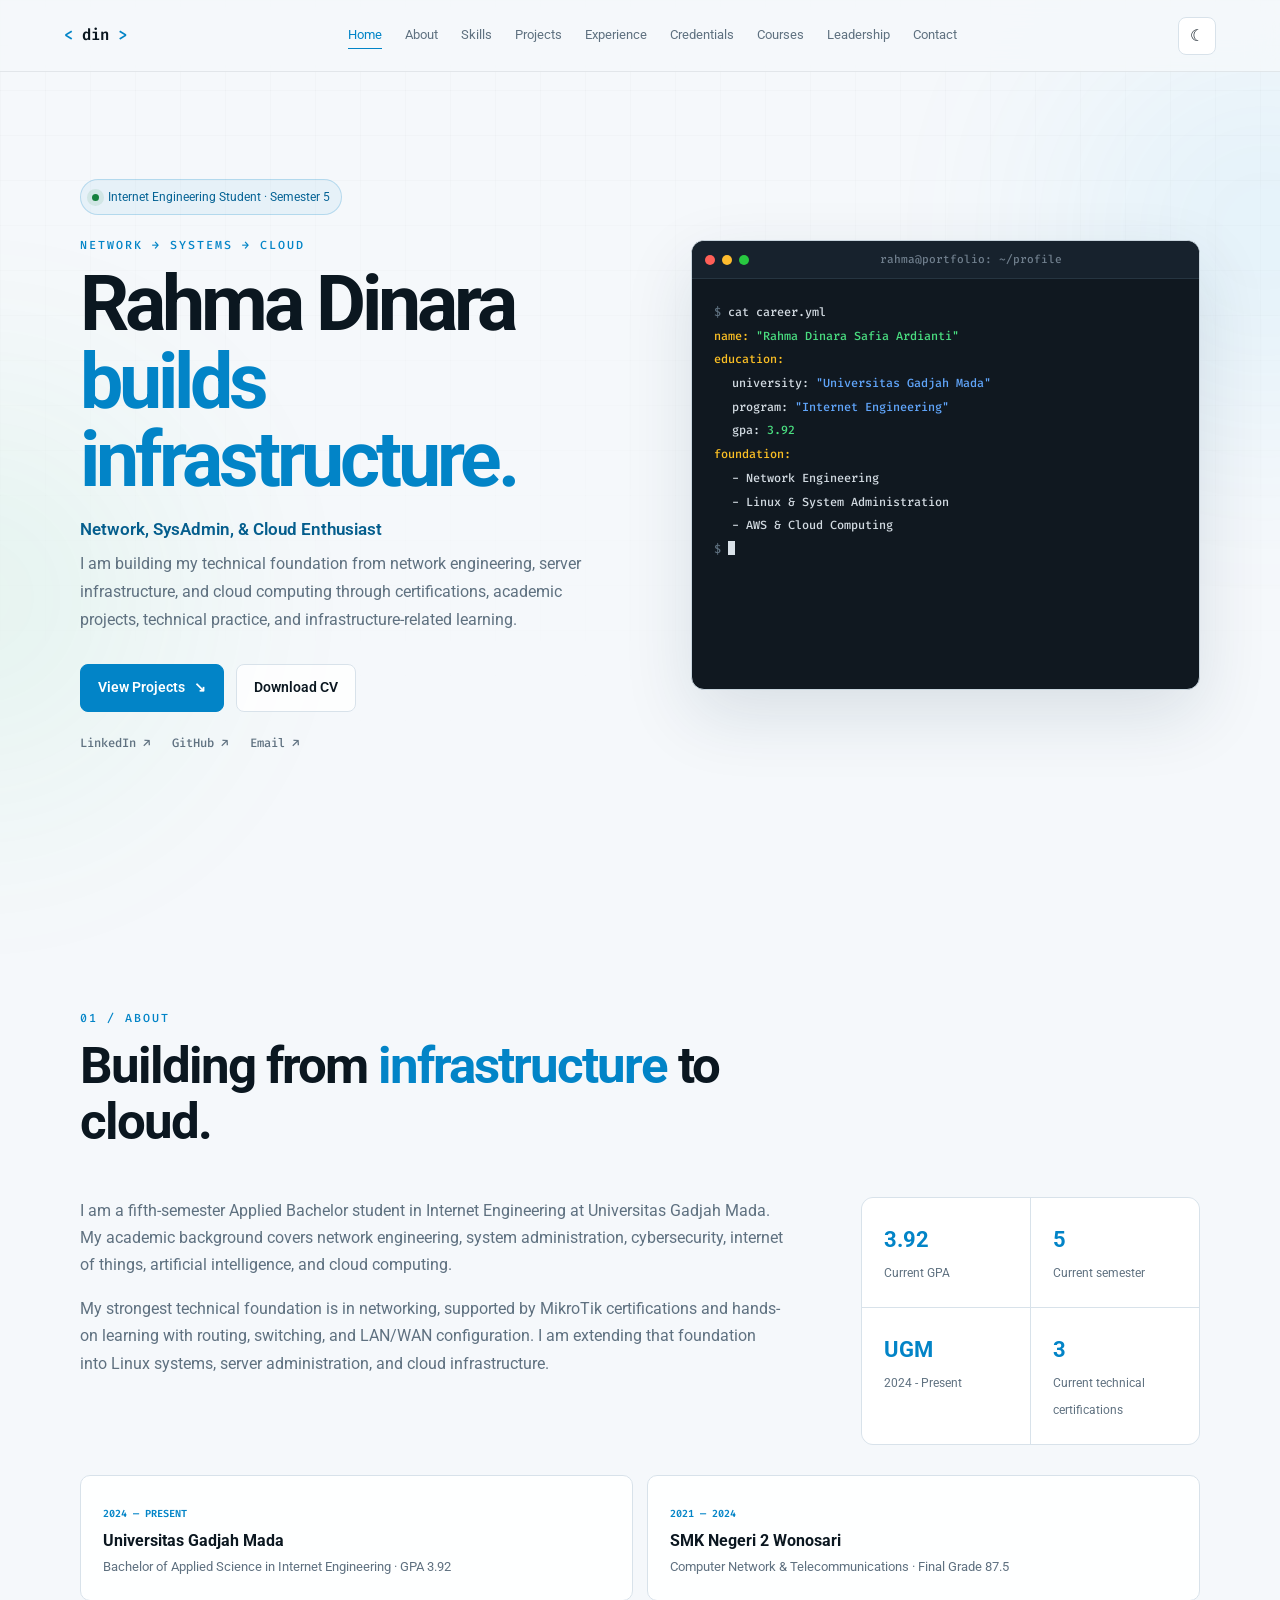
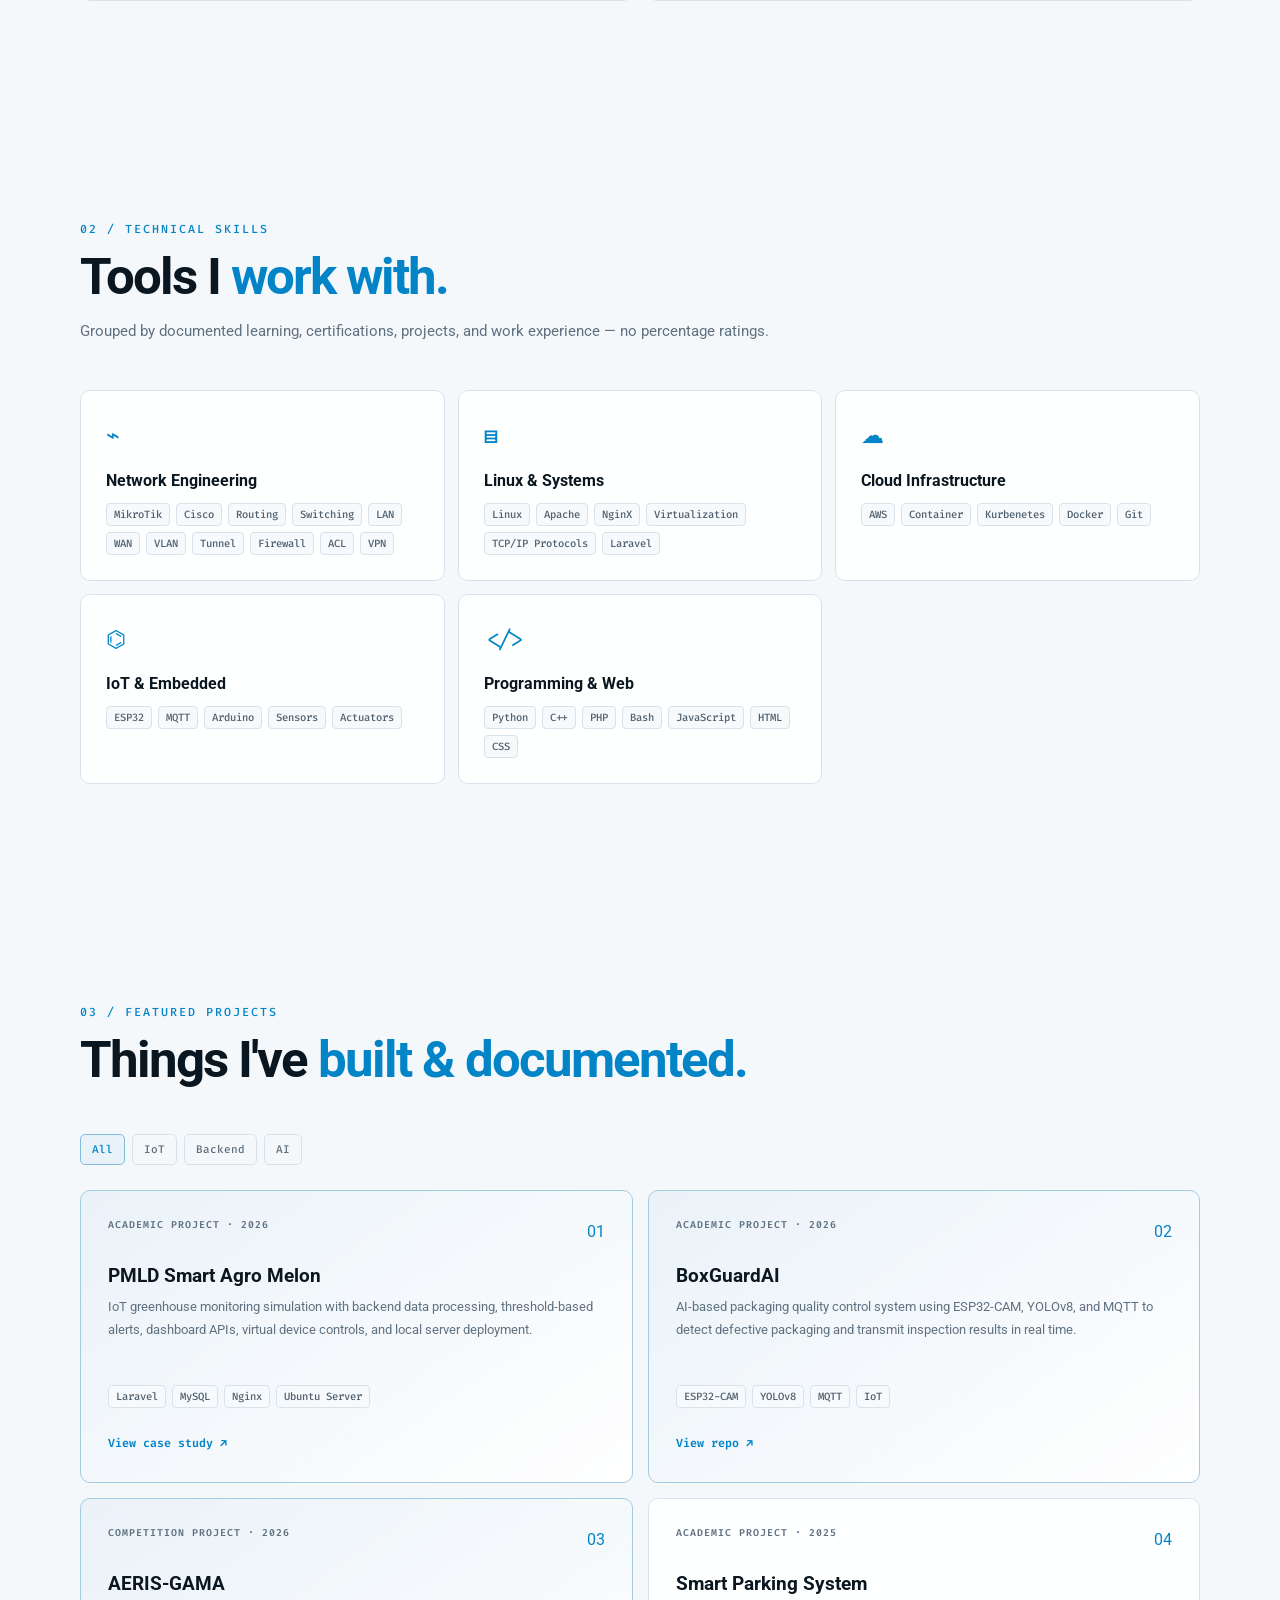
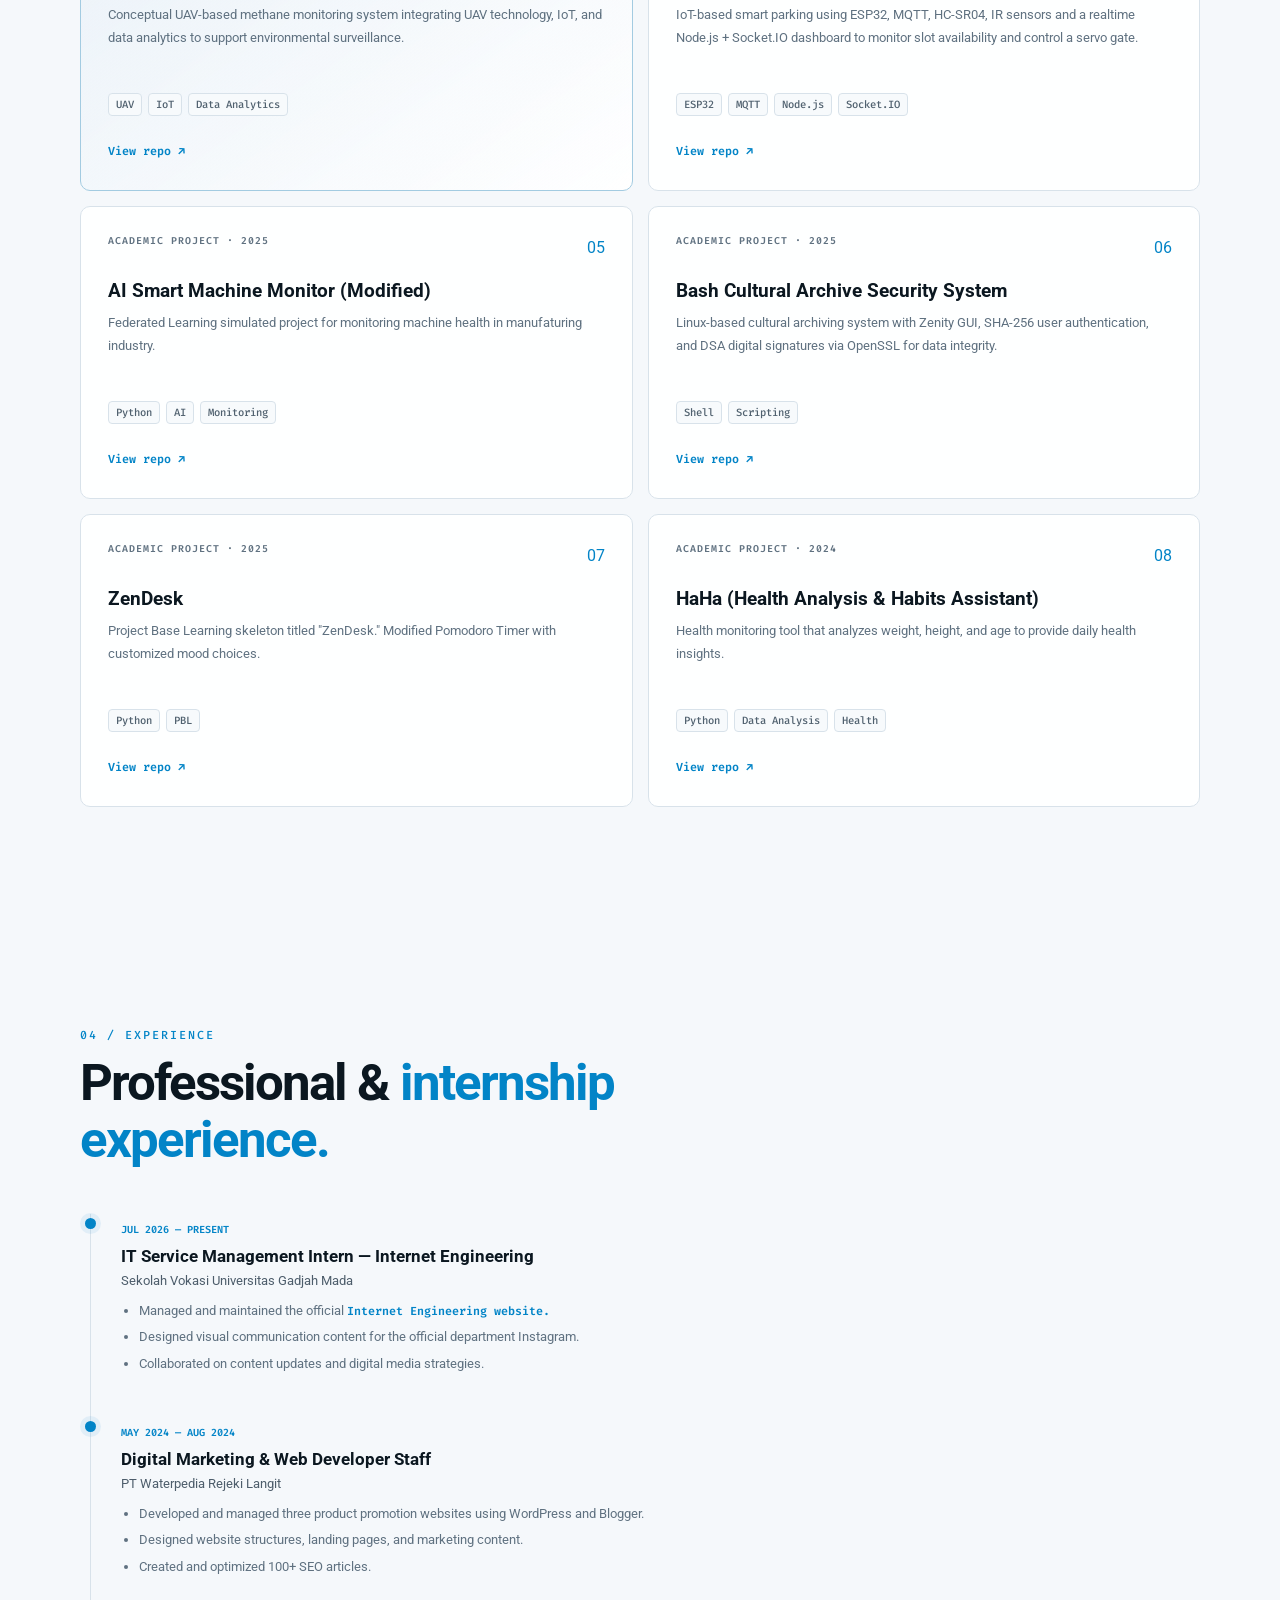
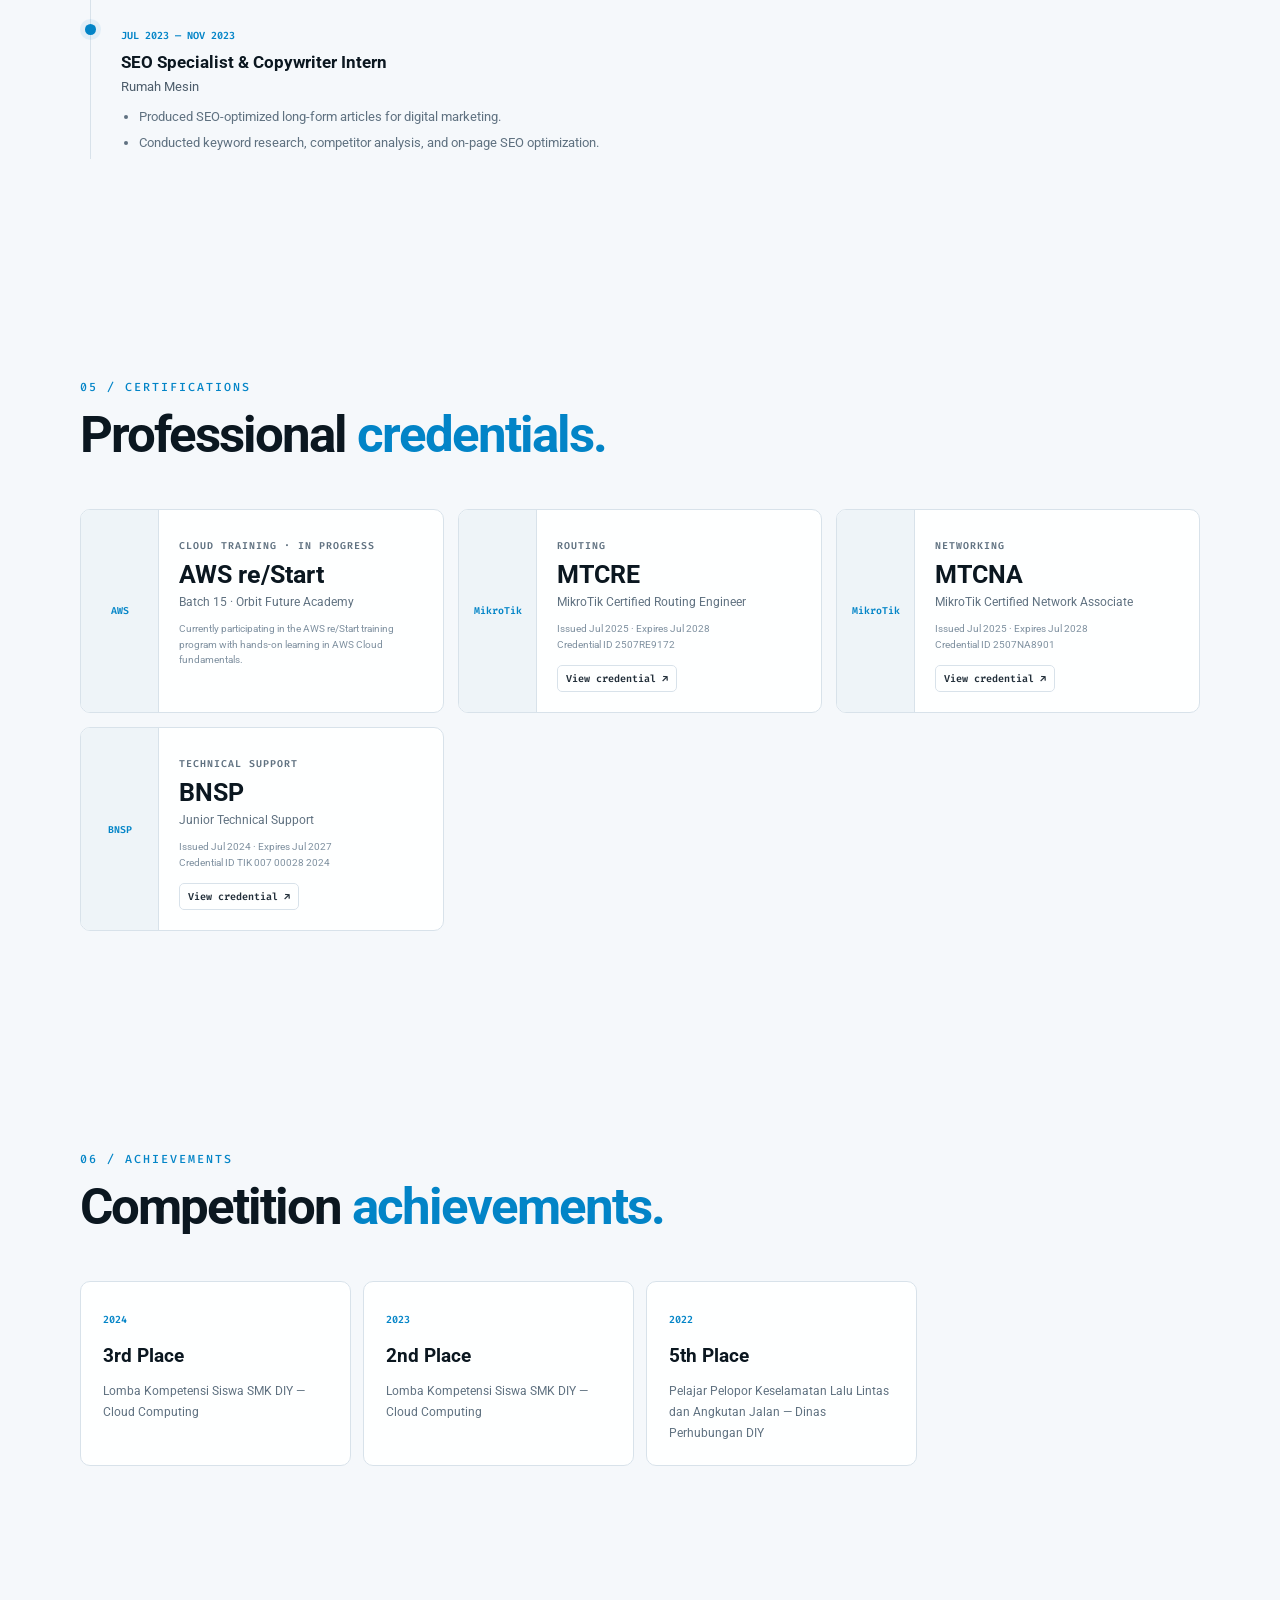
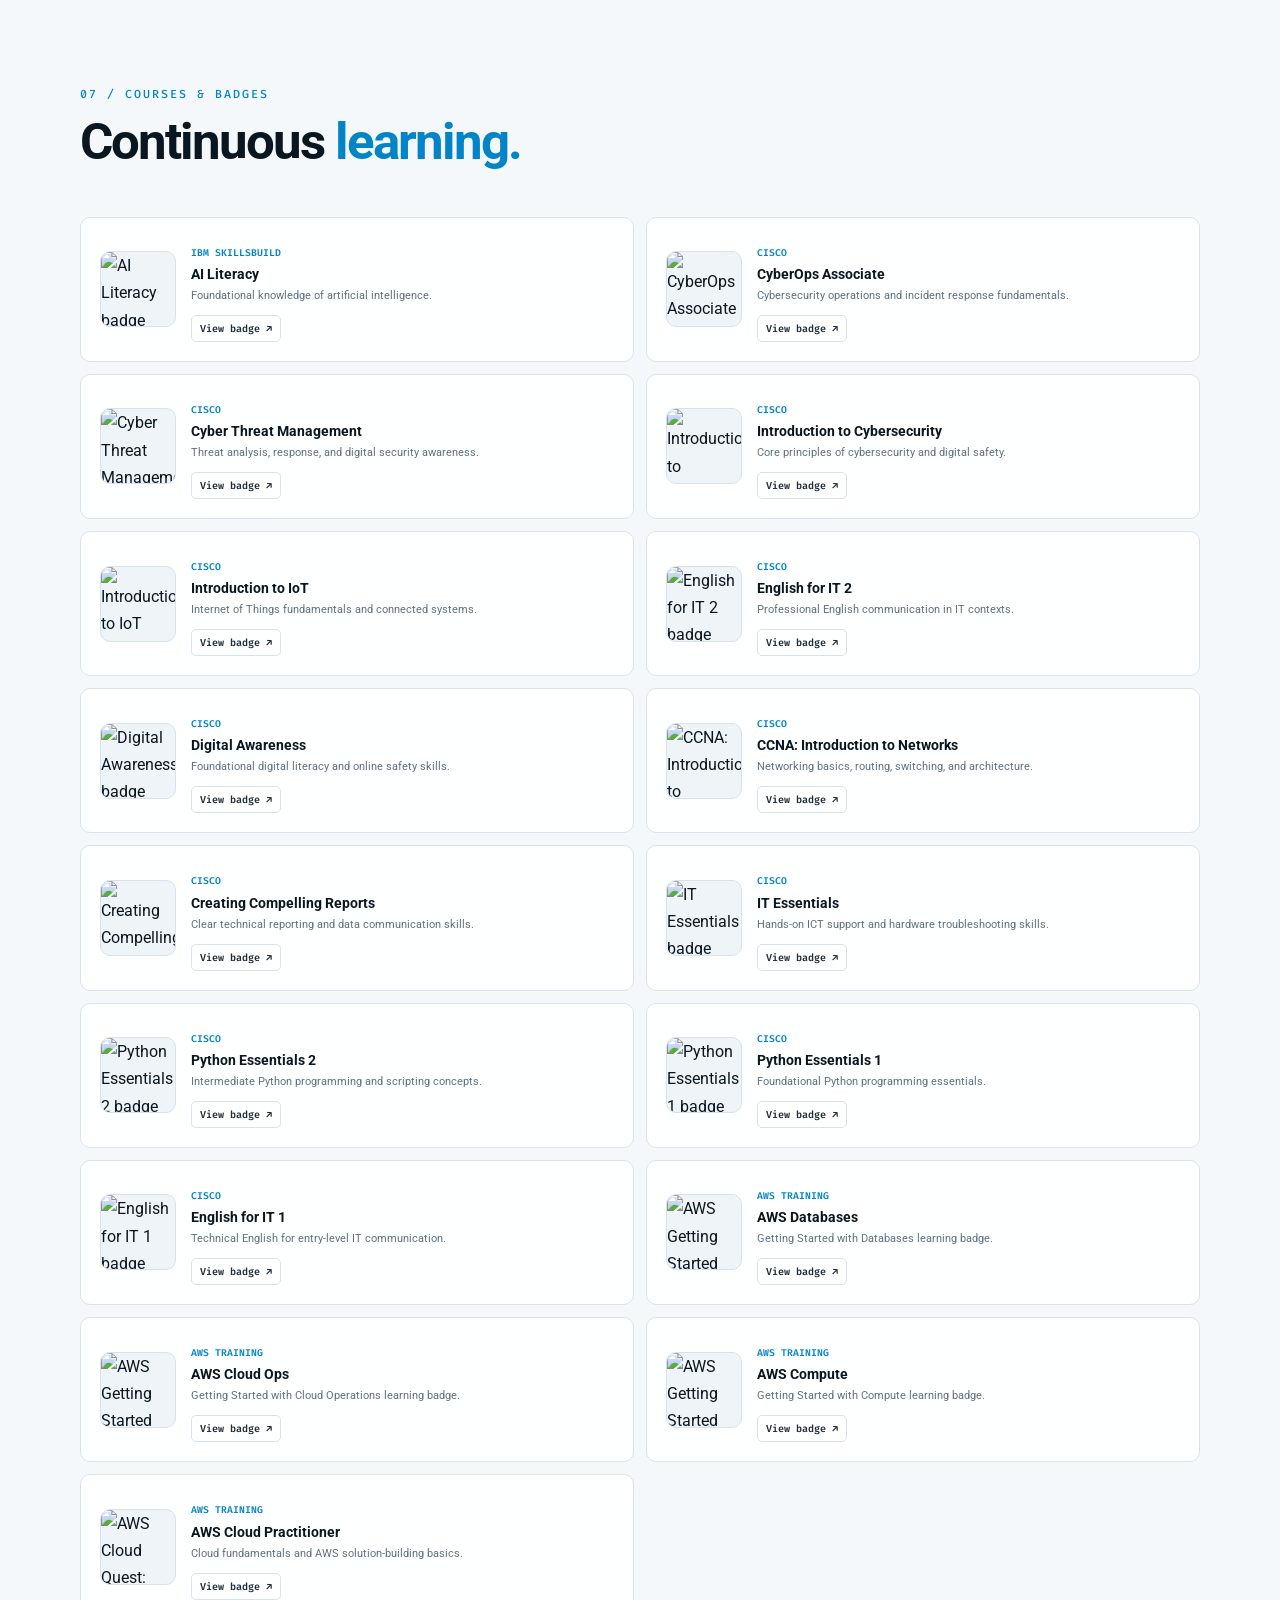
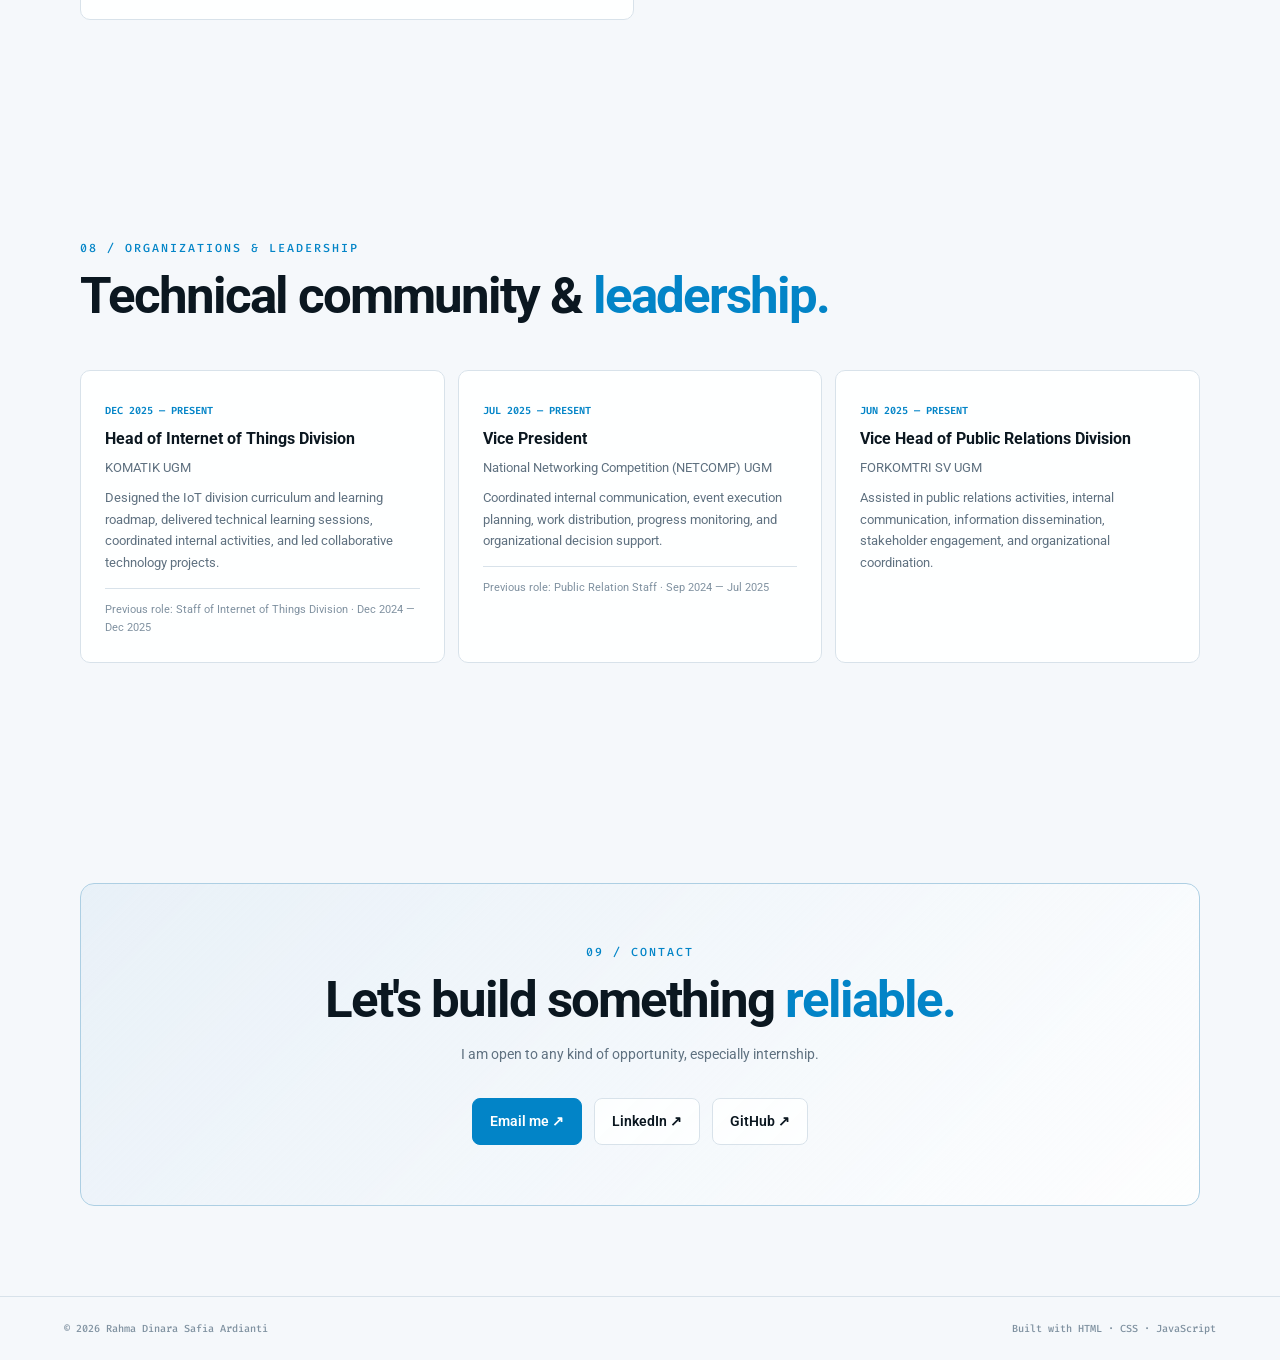
==== commit 8f6883a1: "edit content" ====
--- a/index.html
+++ b/index.html
@@ -445,7 +445,7 @@
       <div class="contact-box reveal">
         <p class="eyebrow">09 / CONTACT</p>
         <h2 id="contact-title">Let's build something <span>reliable.</span></h2>
-        <p>I am developing toward Cloud Engineering and System Administration roles while continuing to strengthen my network and systems foundation.</p>
+        <p>I am open to any kind of opportunity, especially internship.</p>
         <div class="hero-buttons contact-actions">
           <a class="btn primary" href="mailto:rahmadinarasafia@gmail.com">Email me ↗</a>
           <a class="btn secondary" href="https://www.linkedin.com/in/rahmadinara/" target="_blank" rel="noopener noreferrer">LinkedIn ↗</a>
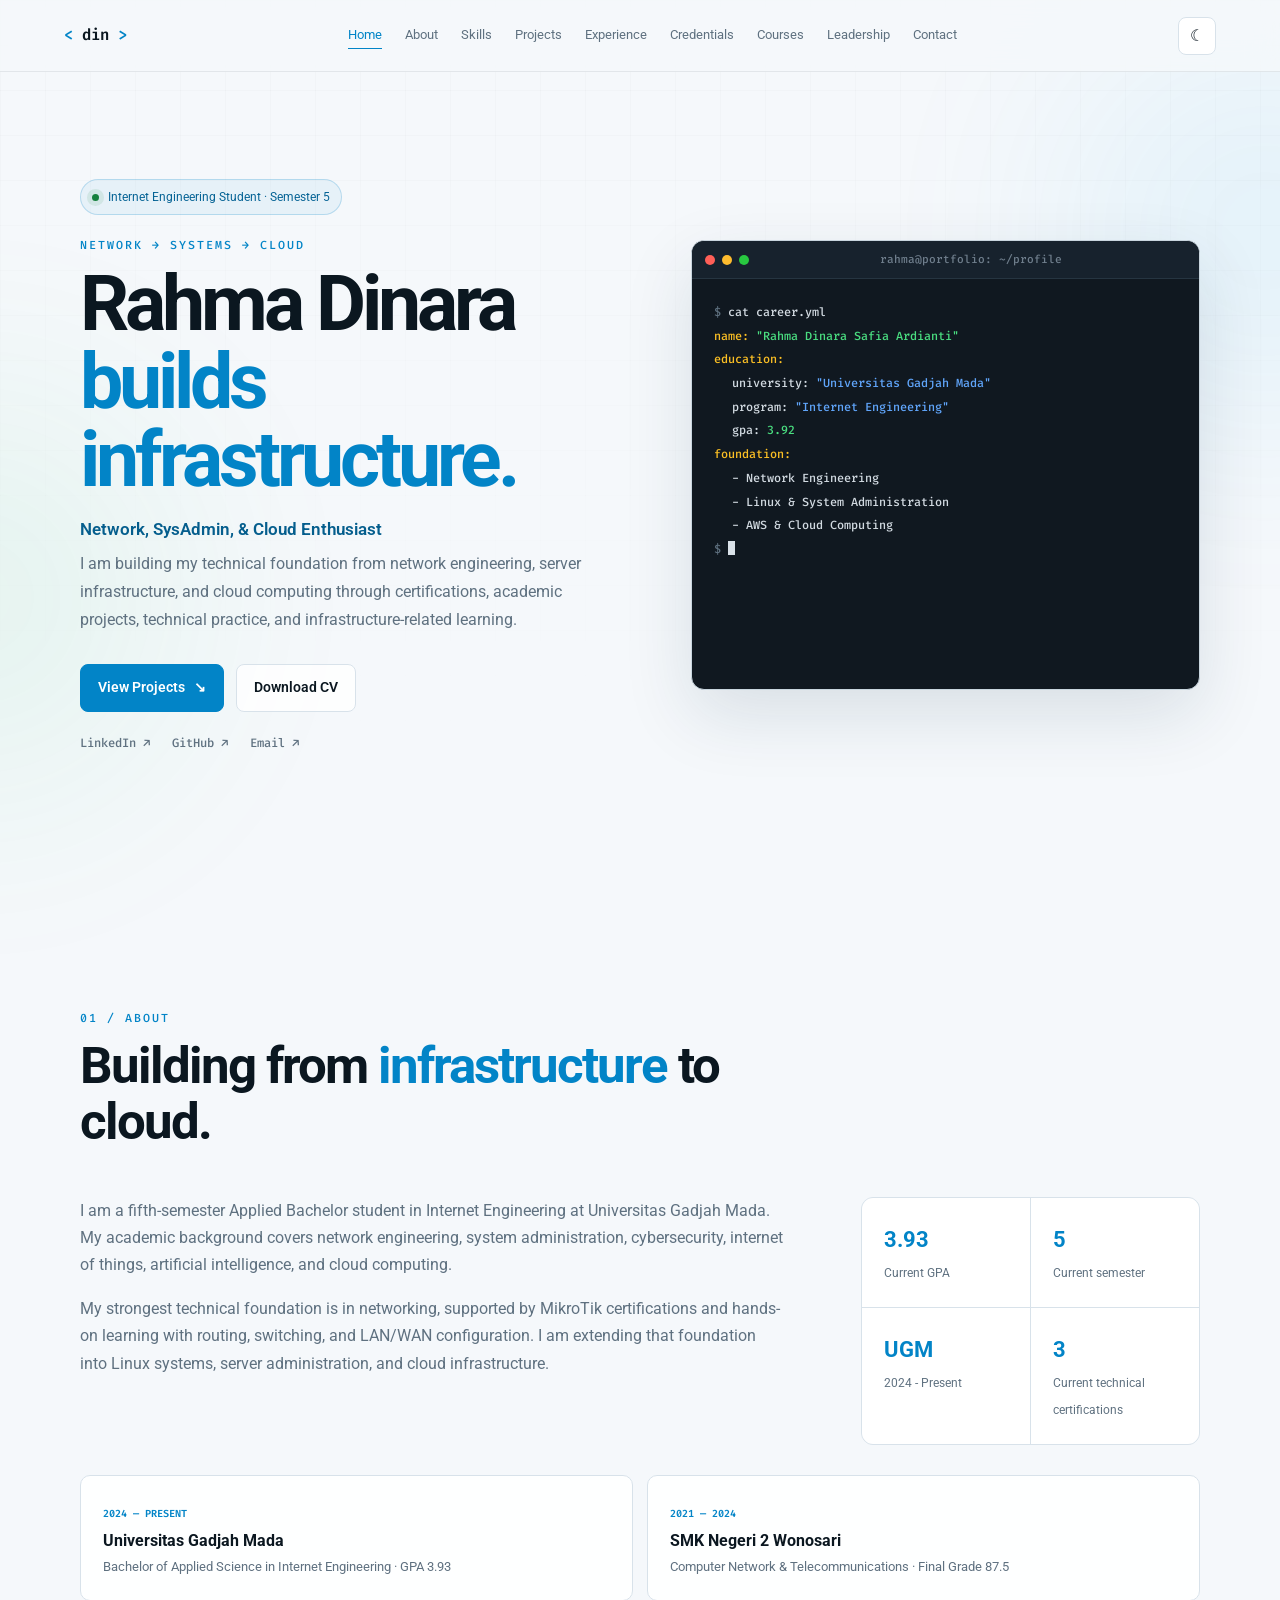
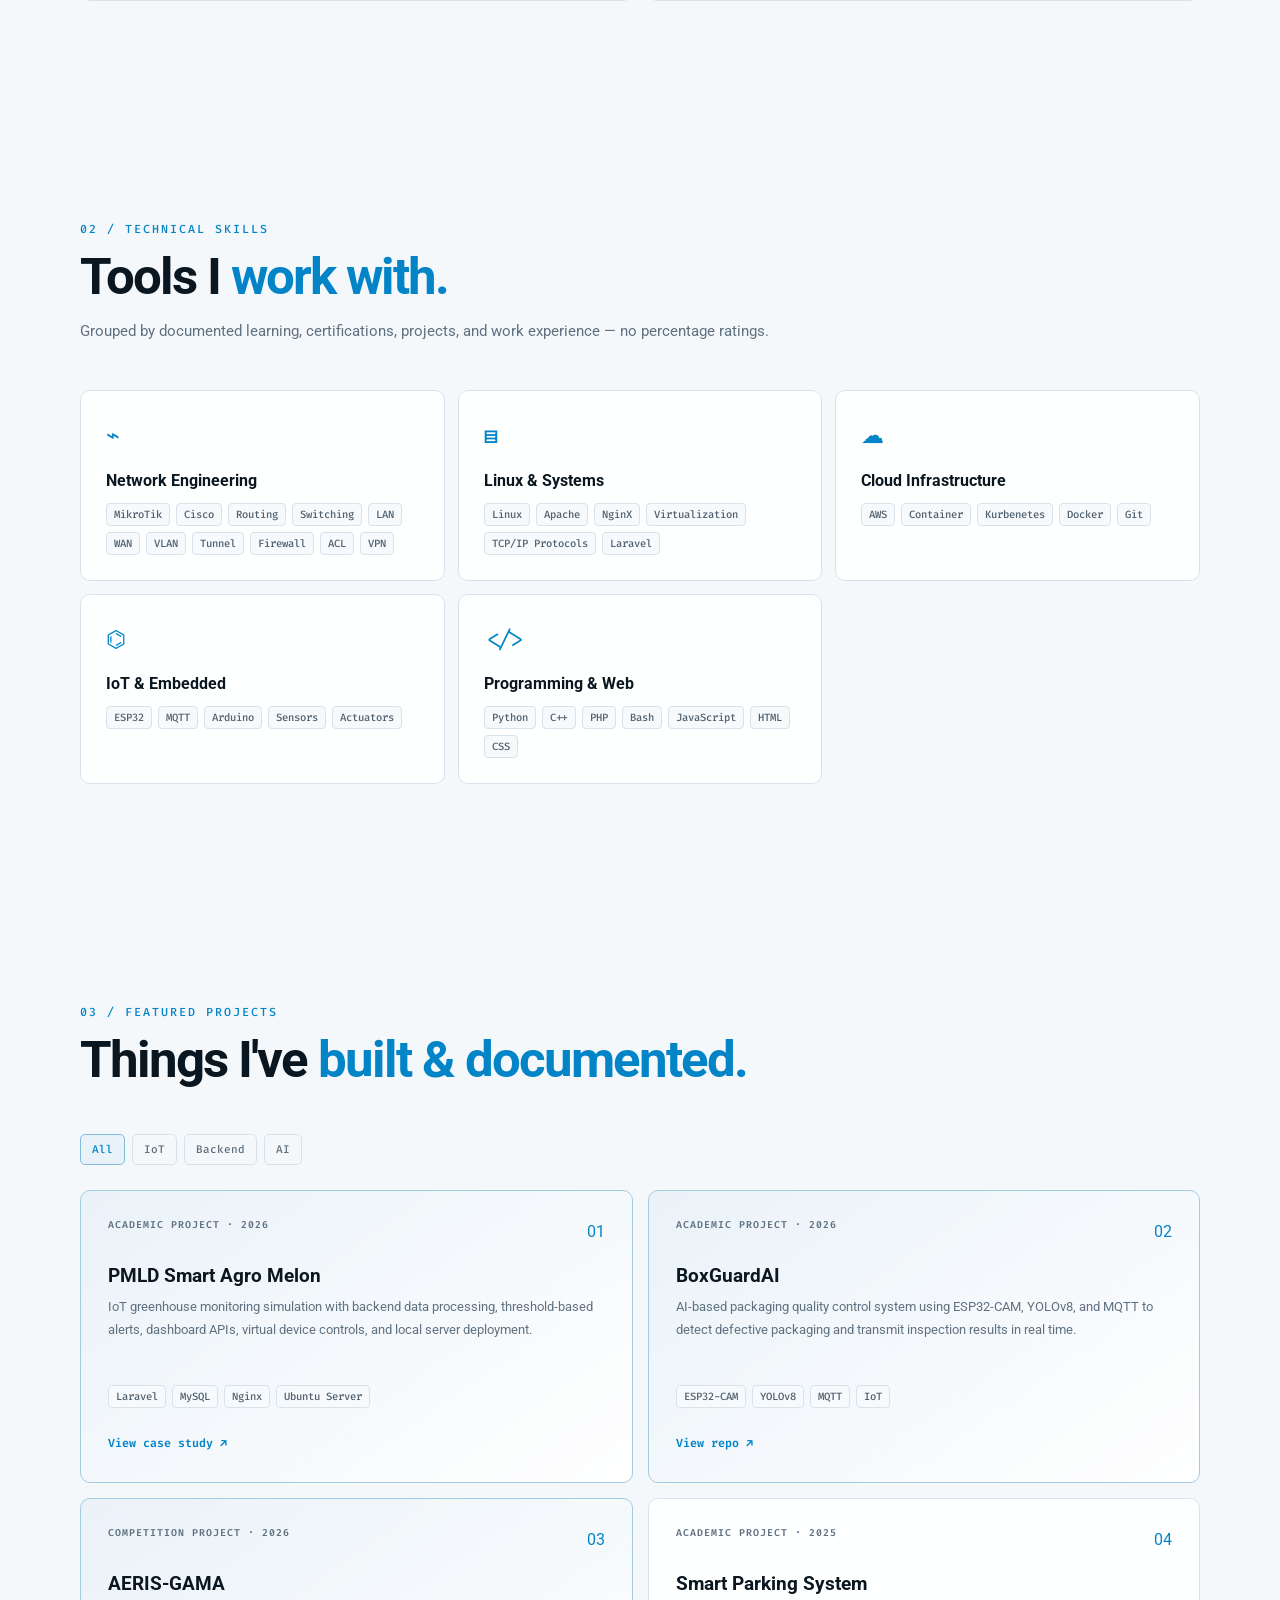
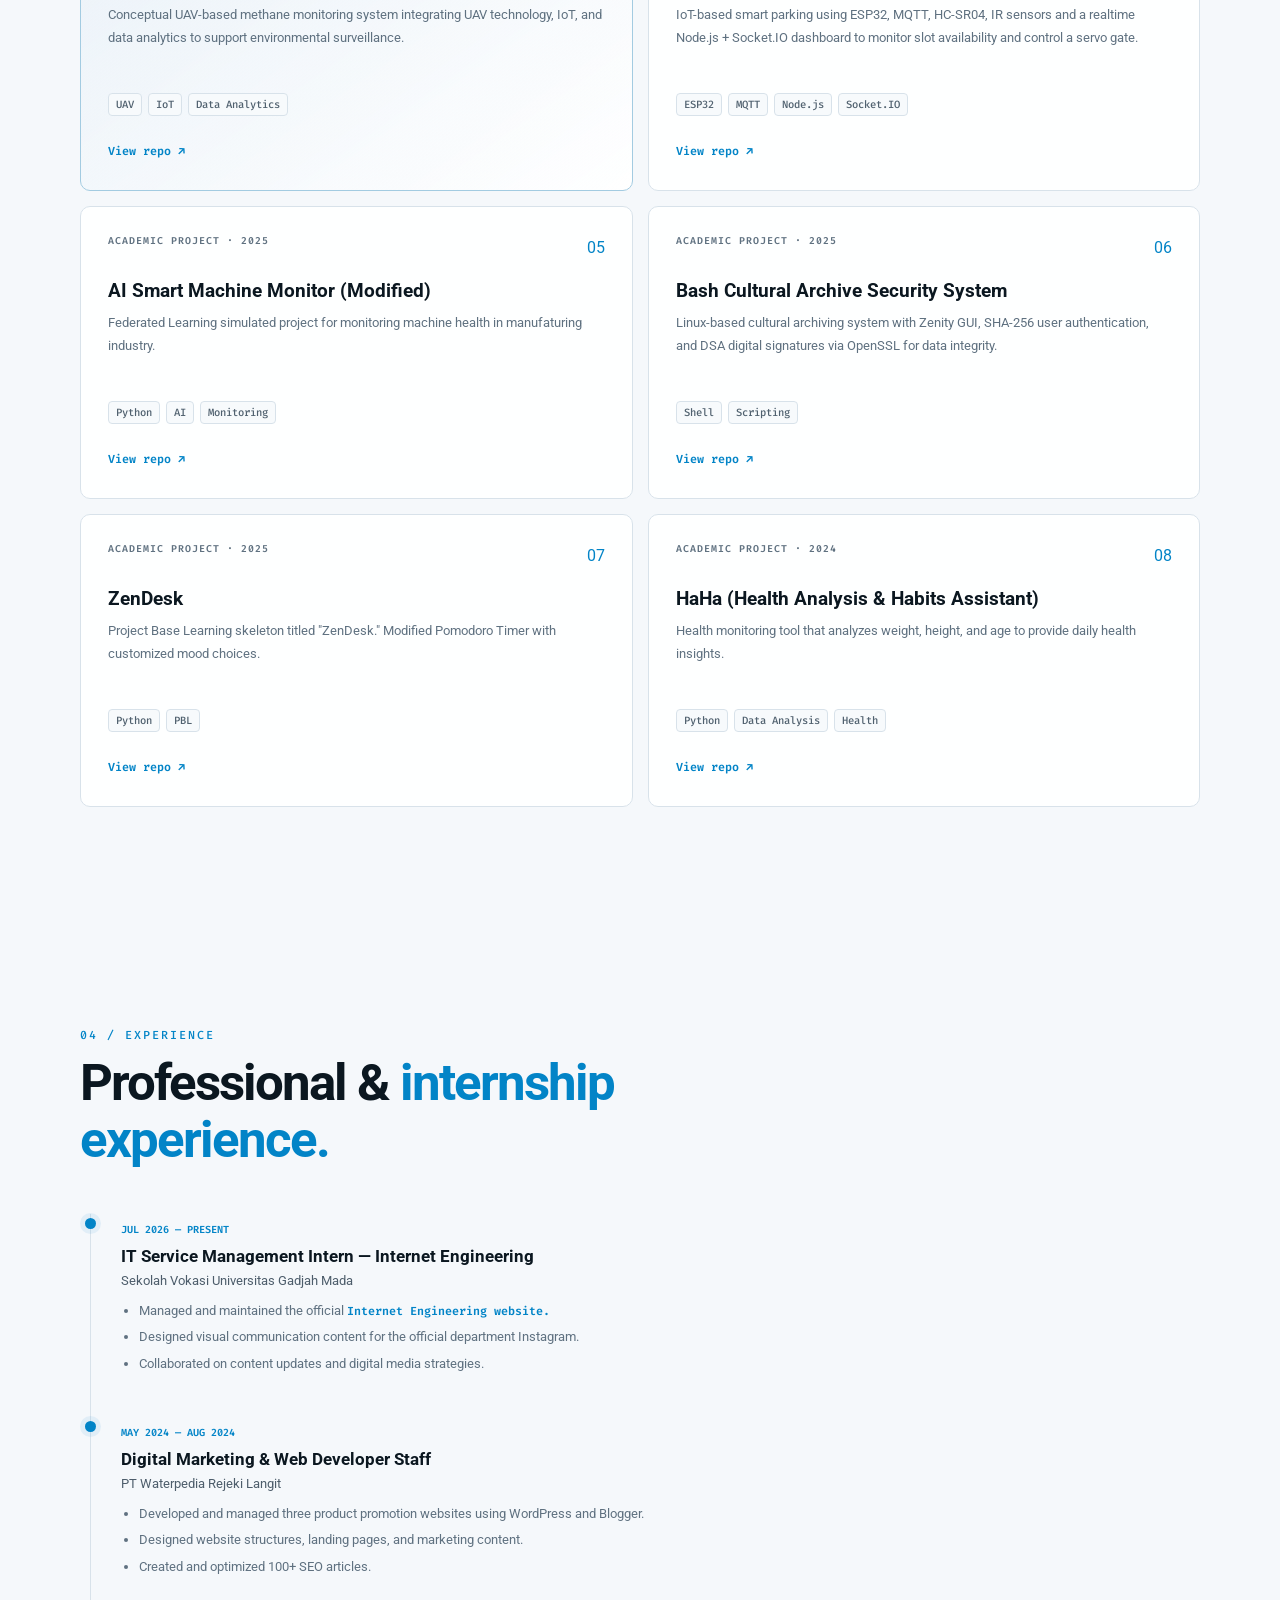
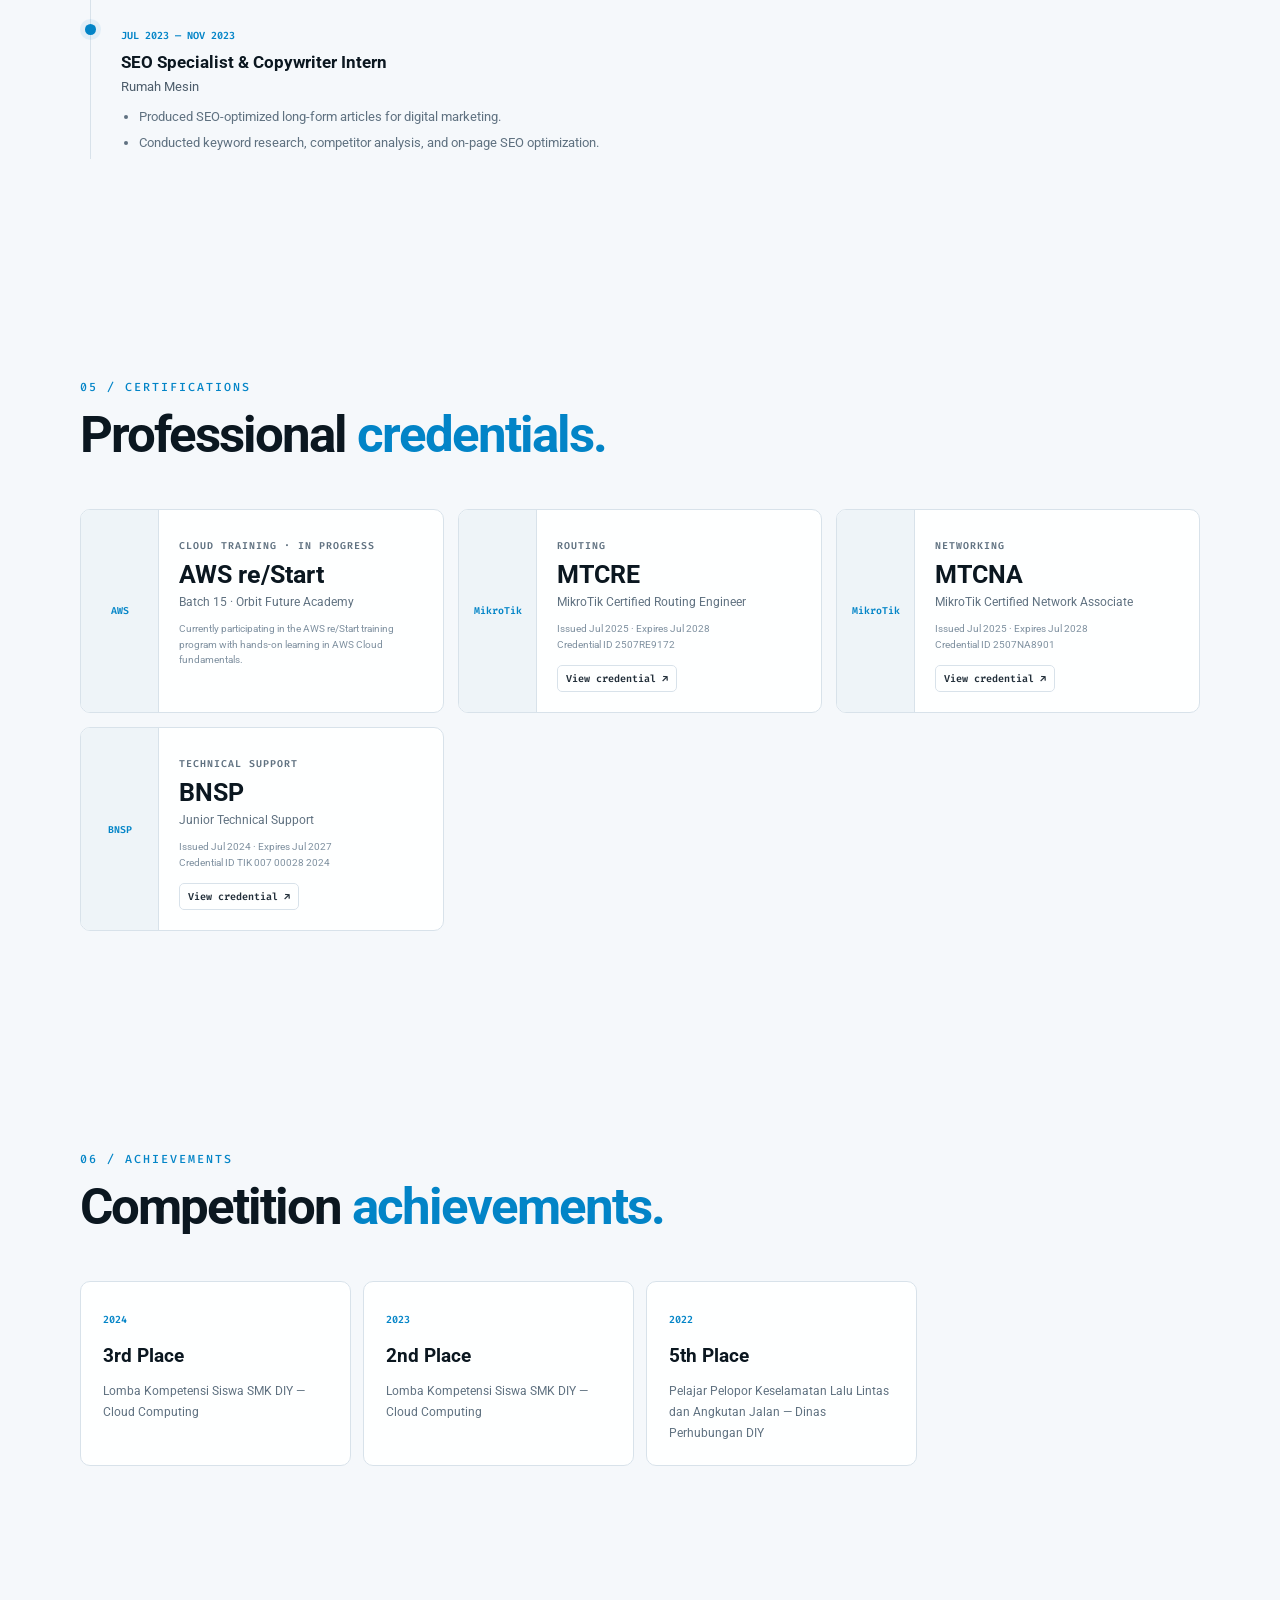
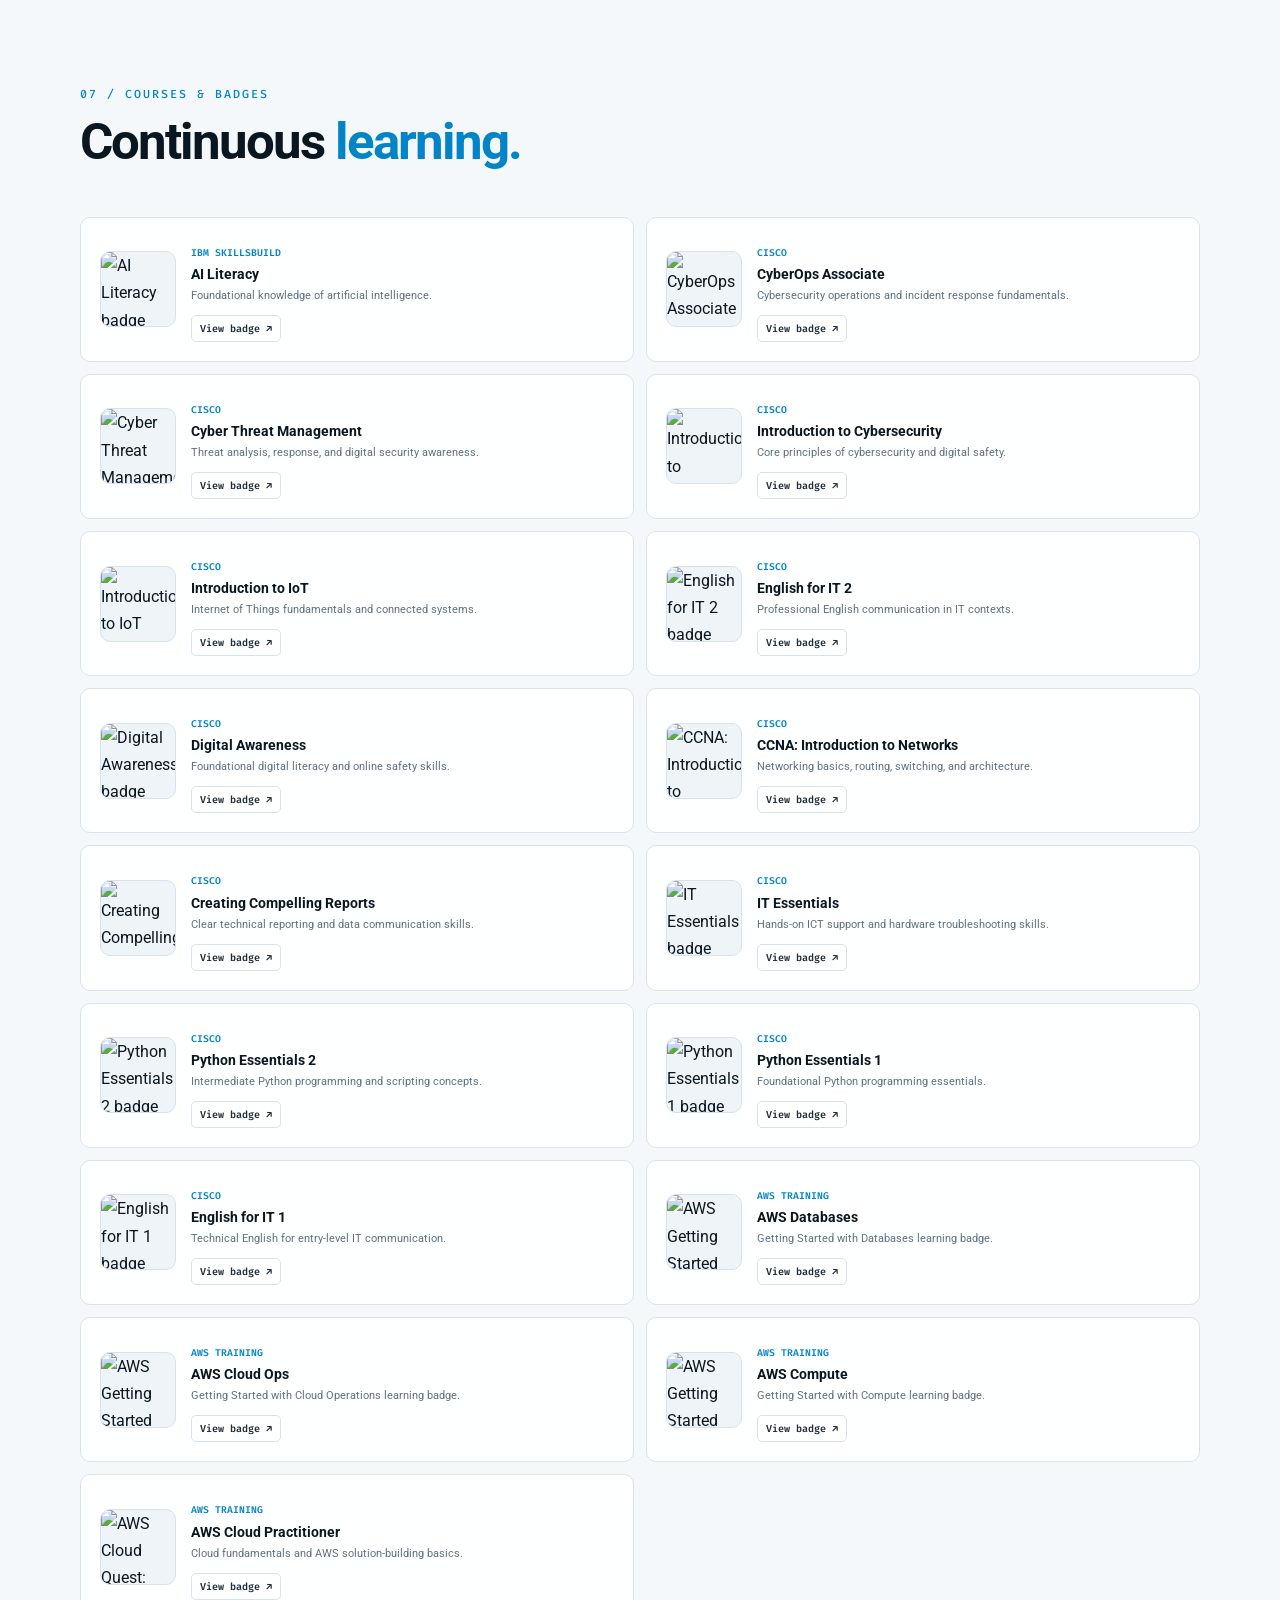
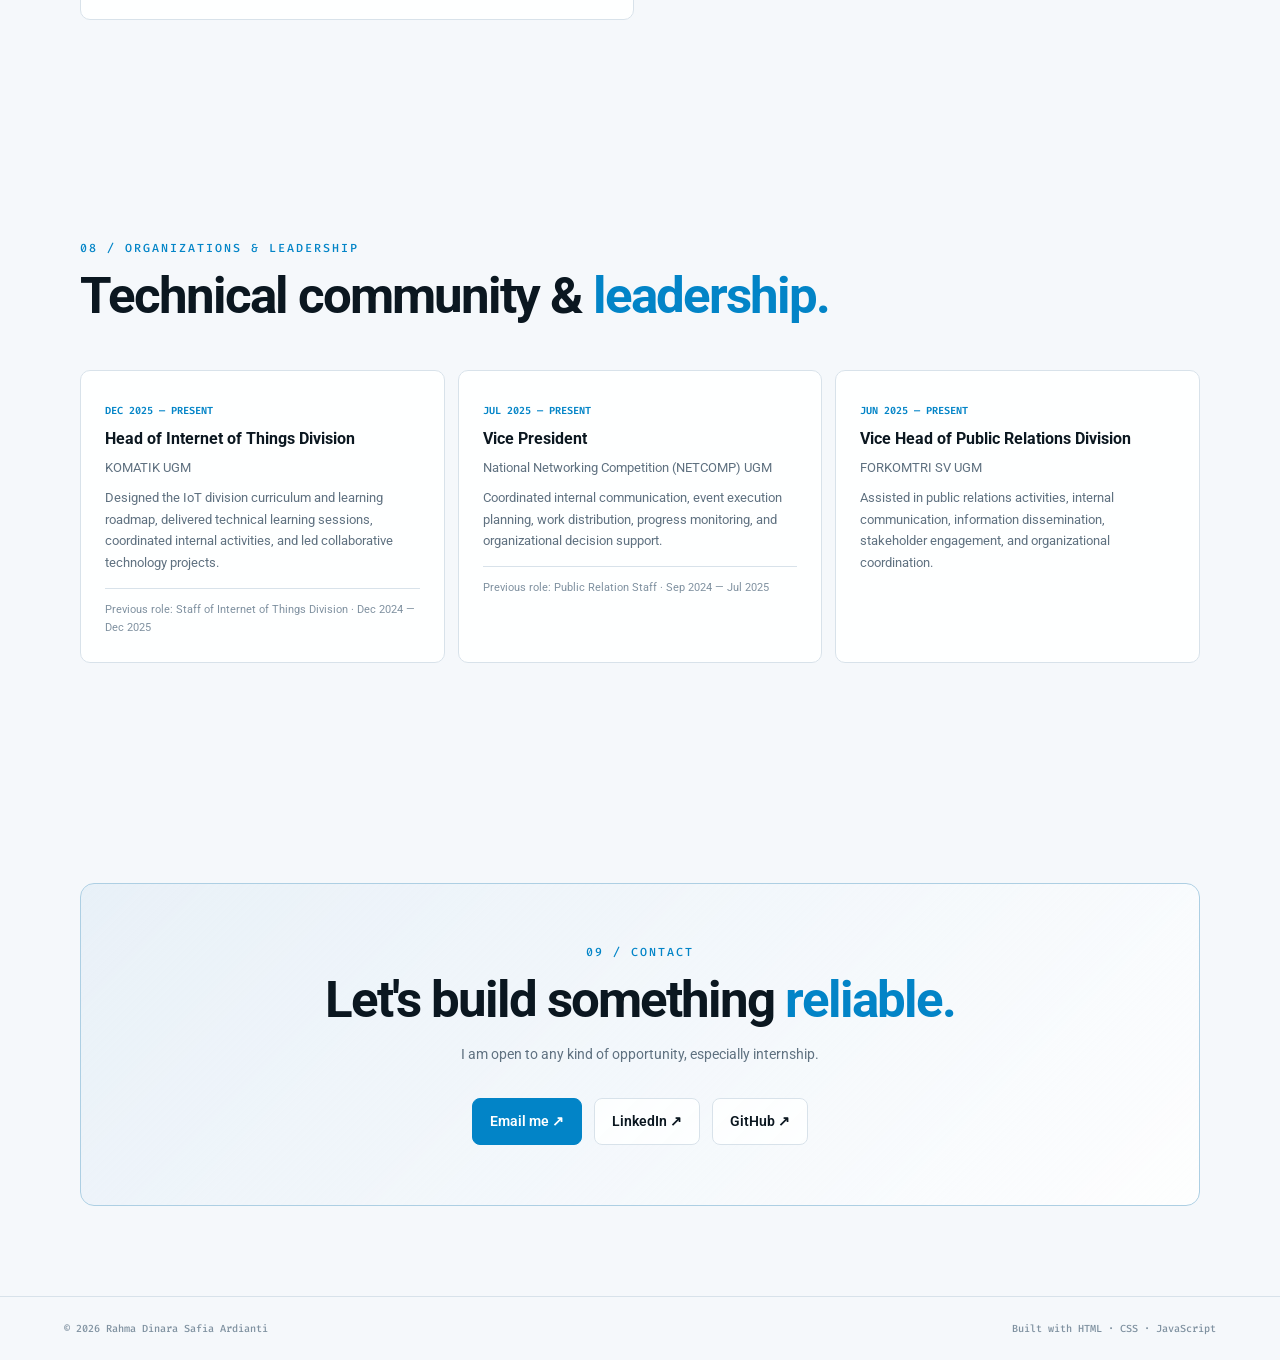
==== commit 73f6baf1: "update gpa" ====
--- a/index.html
+++ b/index.html
@@ -99,14 +99,14 @@
           <p>My strongest technical foundation is in networking, supported by MikroTik certifications and hands-on learning with routing, switching, and LAN/WAN configuration. I am extending that foundation into Linux systems, server administration, and cloud infrastructure.</p>
         </div>
         <div class="about-stats reveal" aria-label="Education summary">
-          <div class="stat"><strong>3.92</strong><span>Current GPA</span></div>
+          <div class="stat"><strong>3.93</strong><span>Current GPA</span></div>
           <div class="stat"><strong>5</strong><span>Current semester</span></div>
           <div class="stat"><strong>UGM</strong><span>2024 - Present</span></div>
           <div class="stat"><strong>3</strong><span>Current technical certifications</span></div>
         </div>
       </div>
       <div class="education-strip reveal">
-        <article><span class="timeline-date">2024 — PRESENT</span><h3>Universitas Gadjah Mada</h3><p>Bachelor of Applied Science in Internet Engineering · GPA 3.92</p></article>
+        <article><span class="timeline-date">2024 — PRESENT</span><h3>Universitas Gadjah Mada</h3><p>Bachelor of Applied Science in Internet Engineering · GPA 3.93</p></article>
         <article><span class="timeline-date">2021 — 2024</span><h3>SMK Negeri 2 Wonosari</h3><p>Computer Network &amp; Telecommunications · Final Grade 87.5</p></article>
       </div>
     </section>
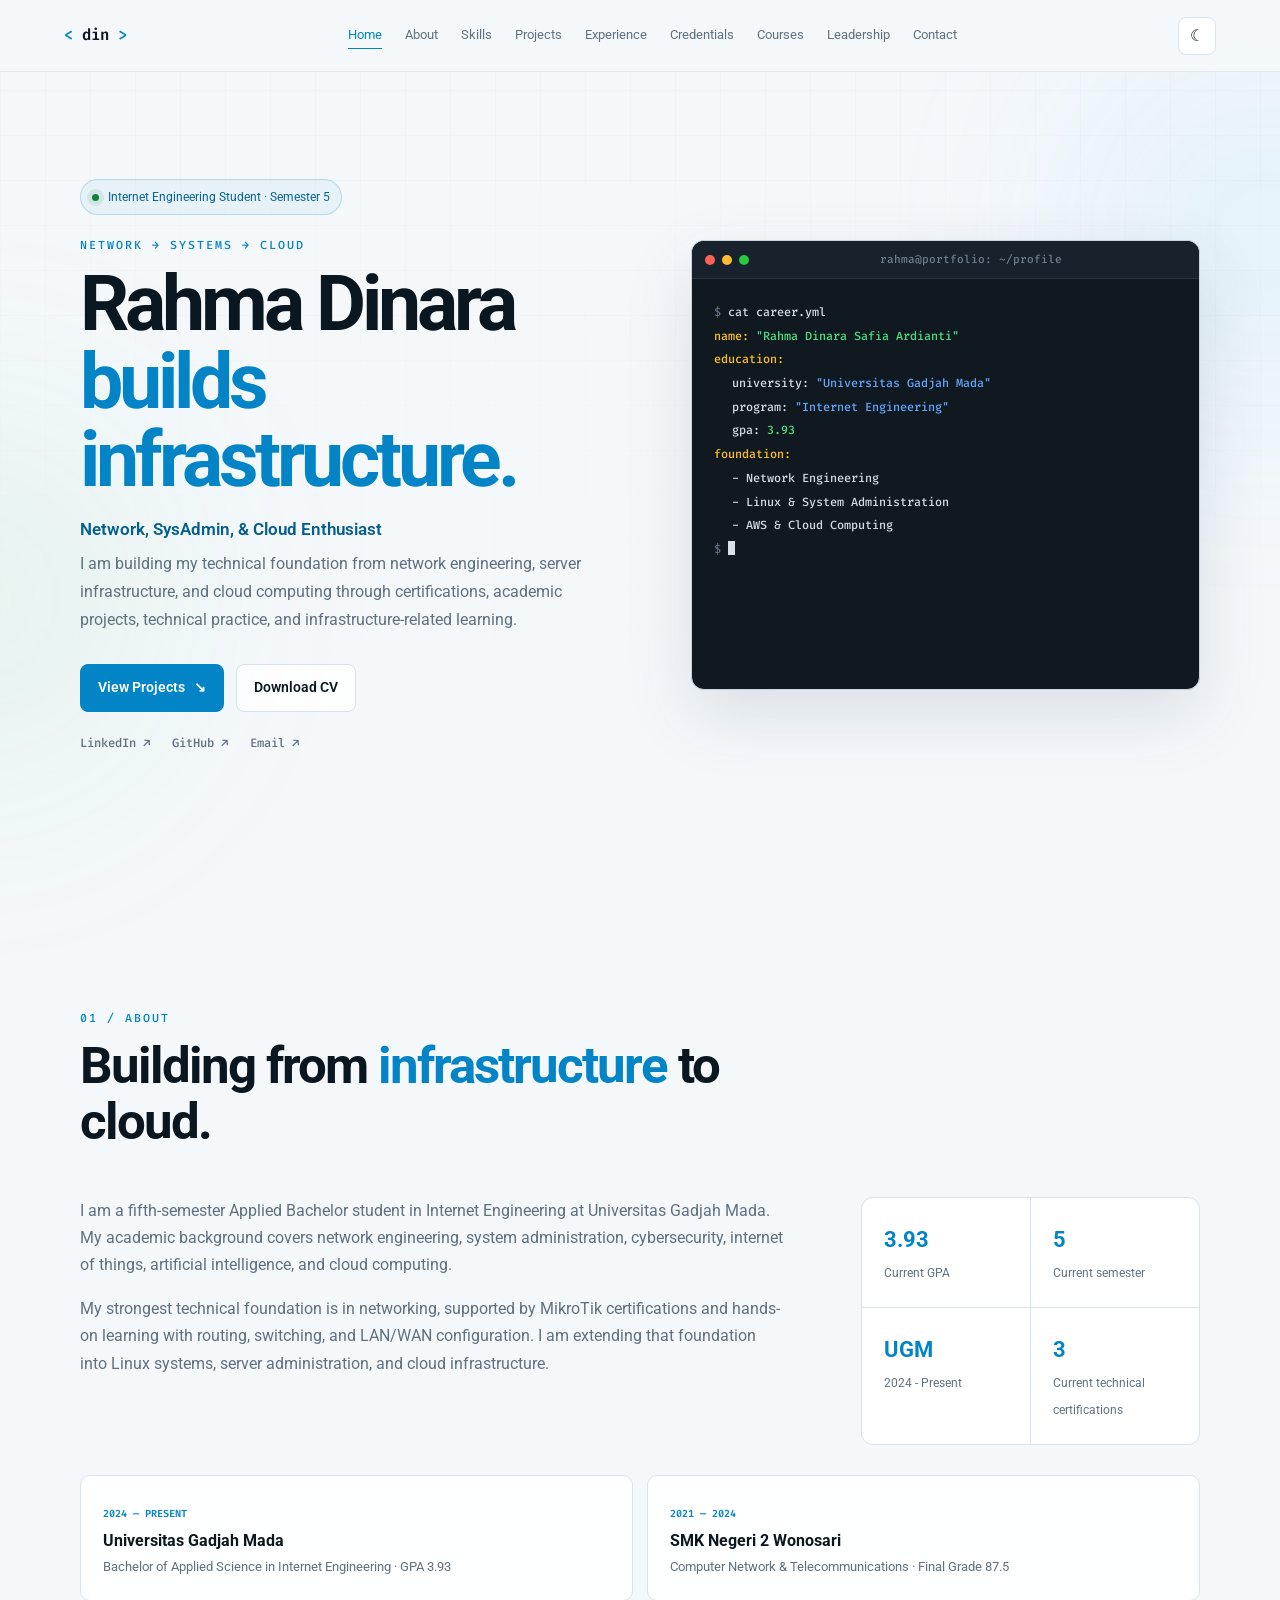
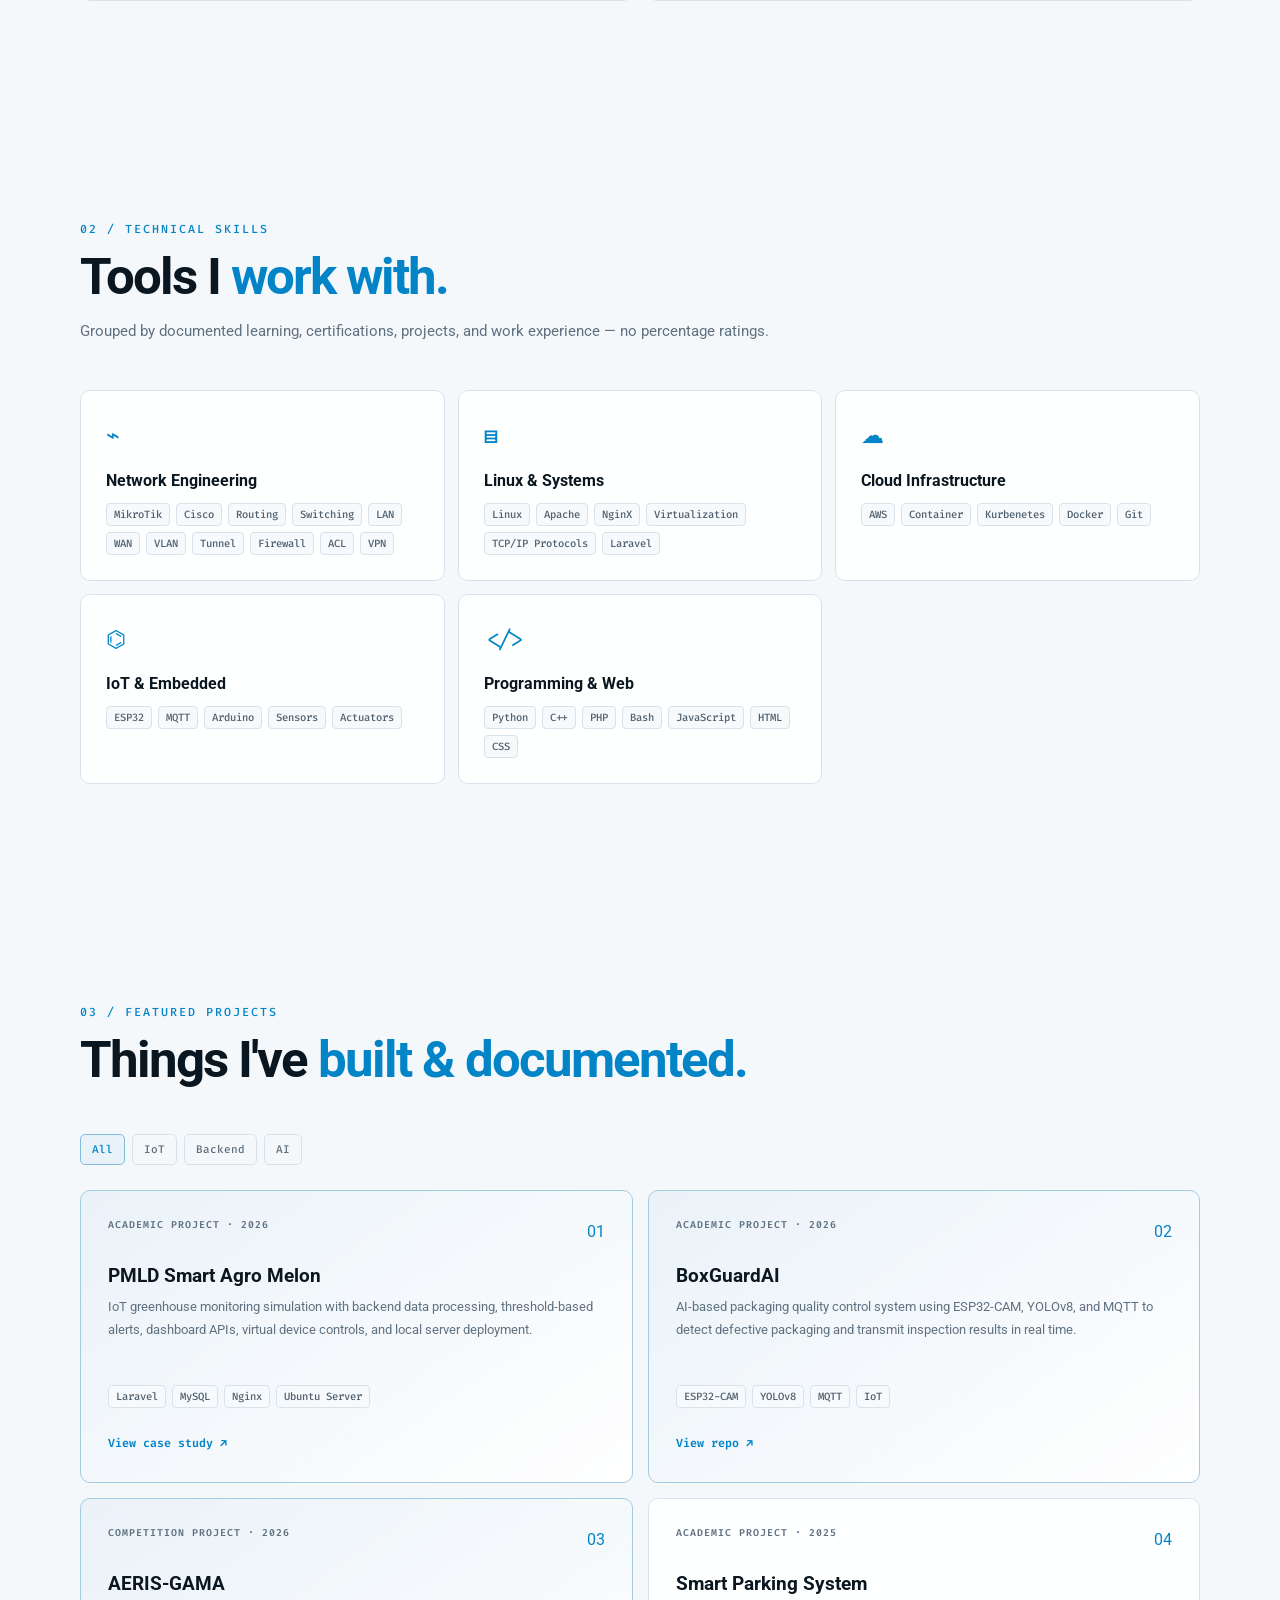
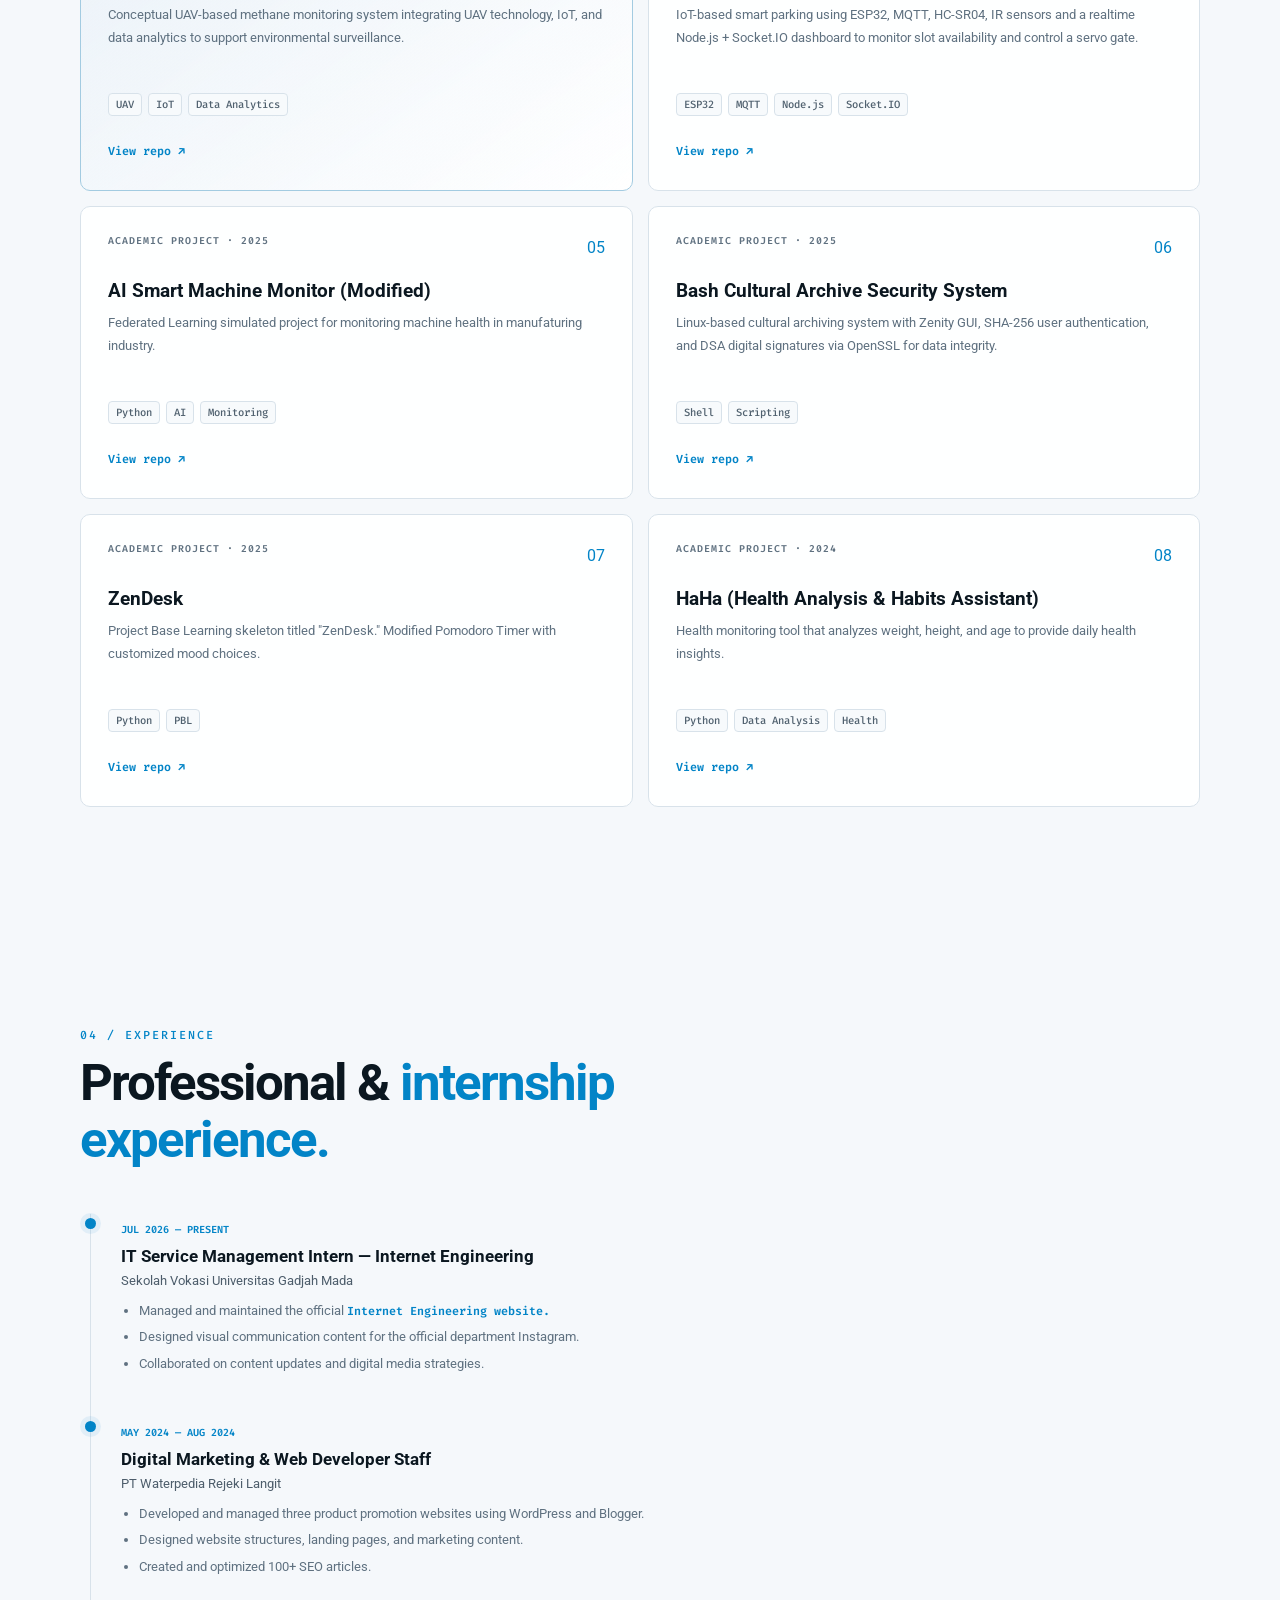
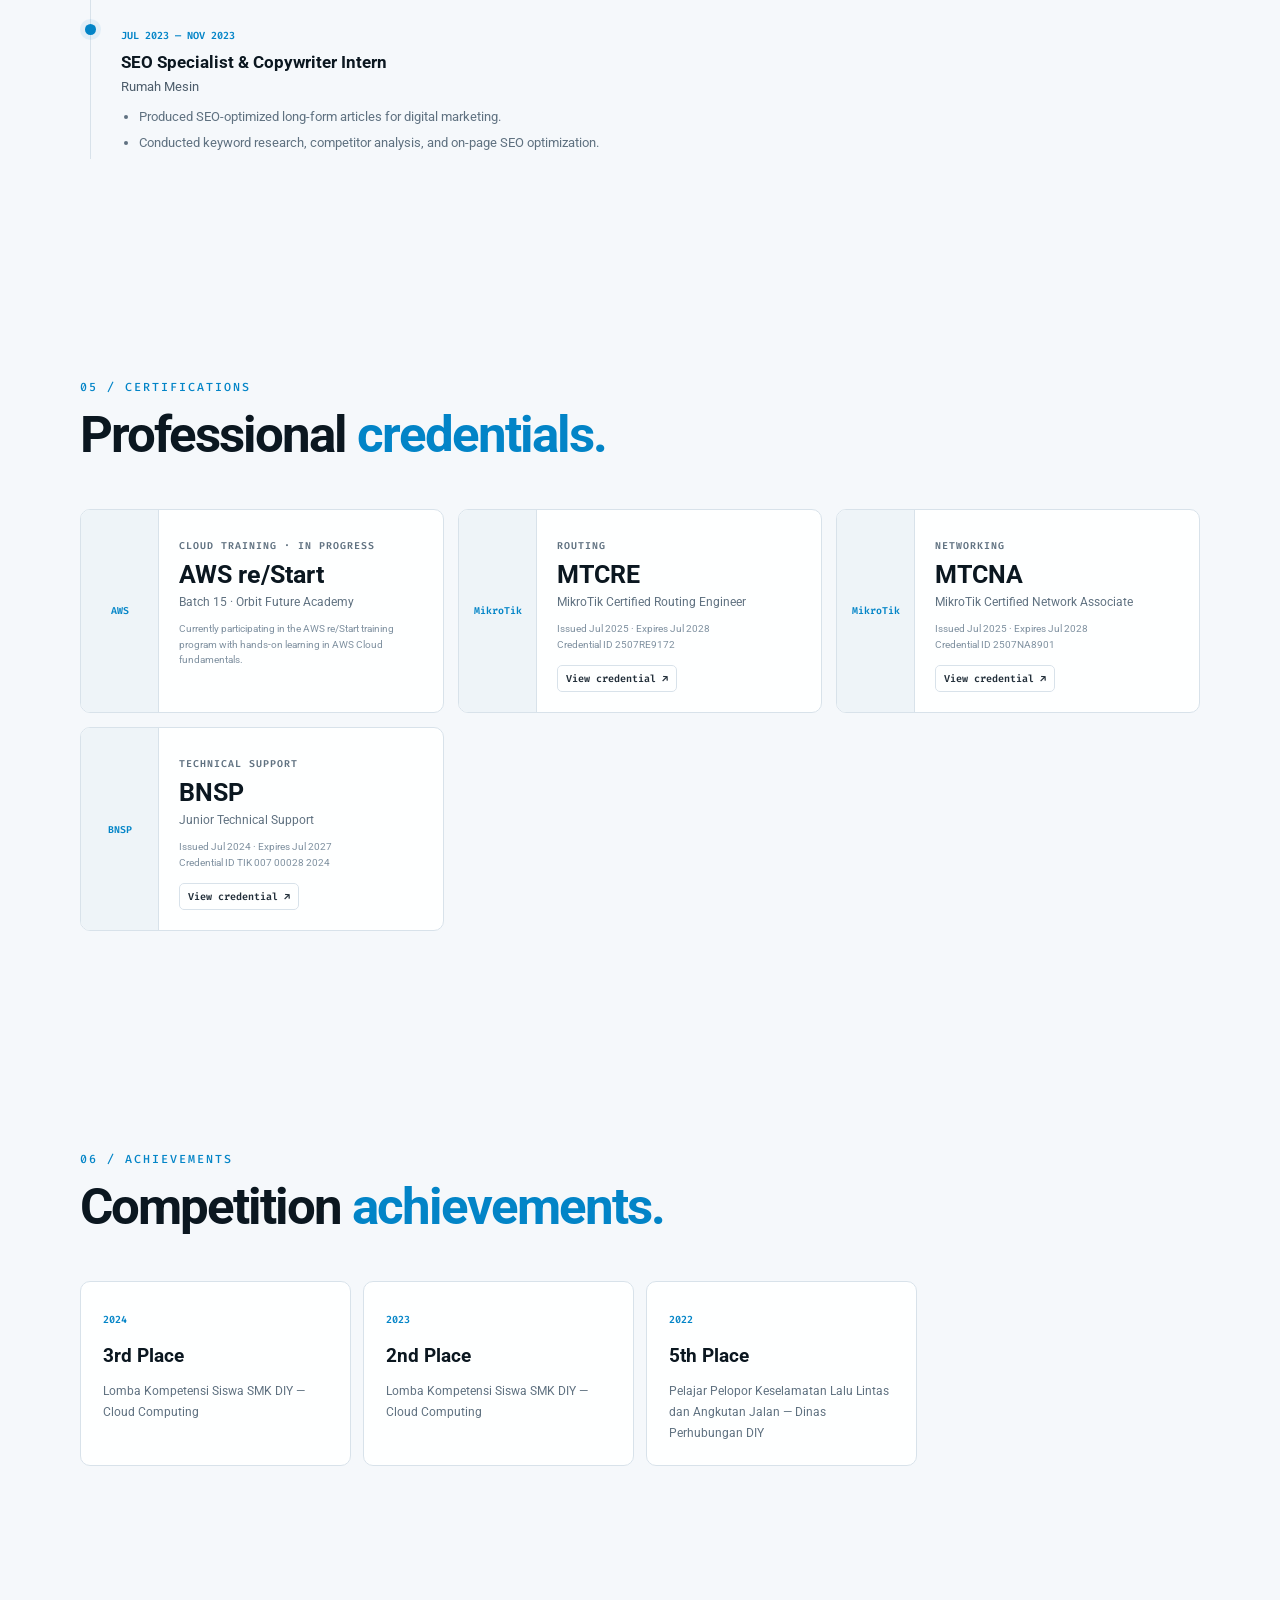
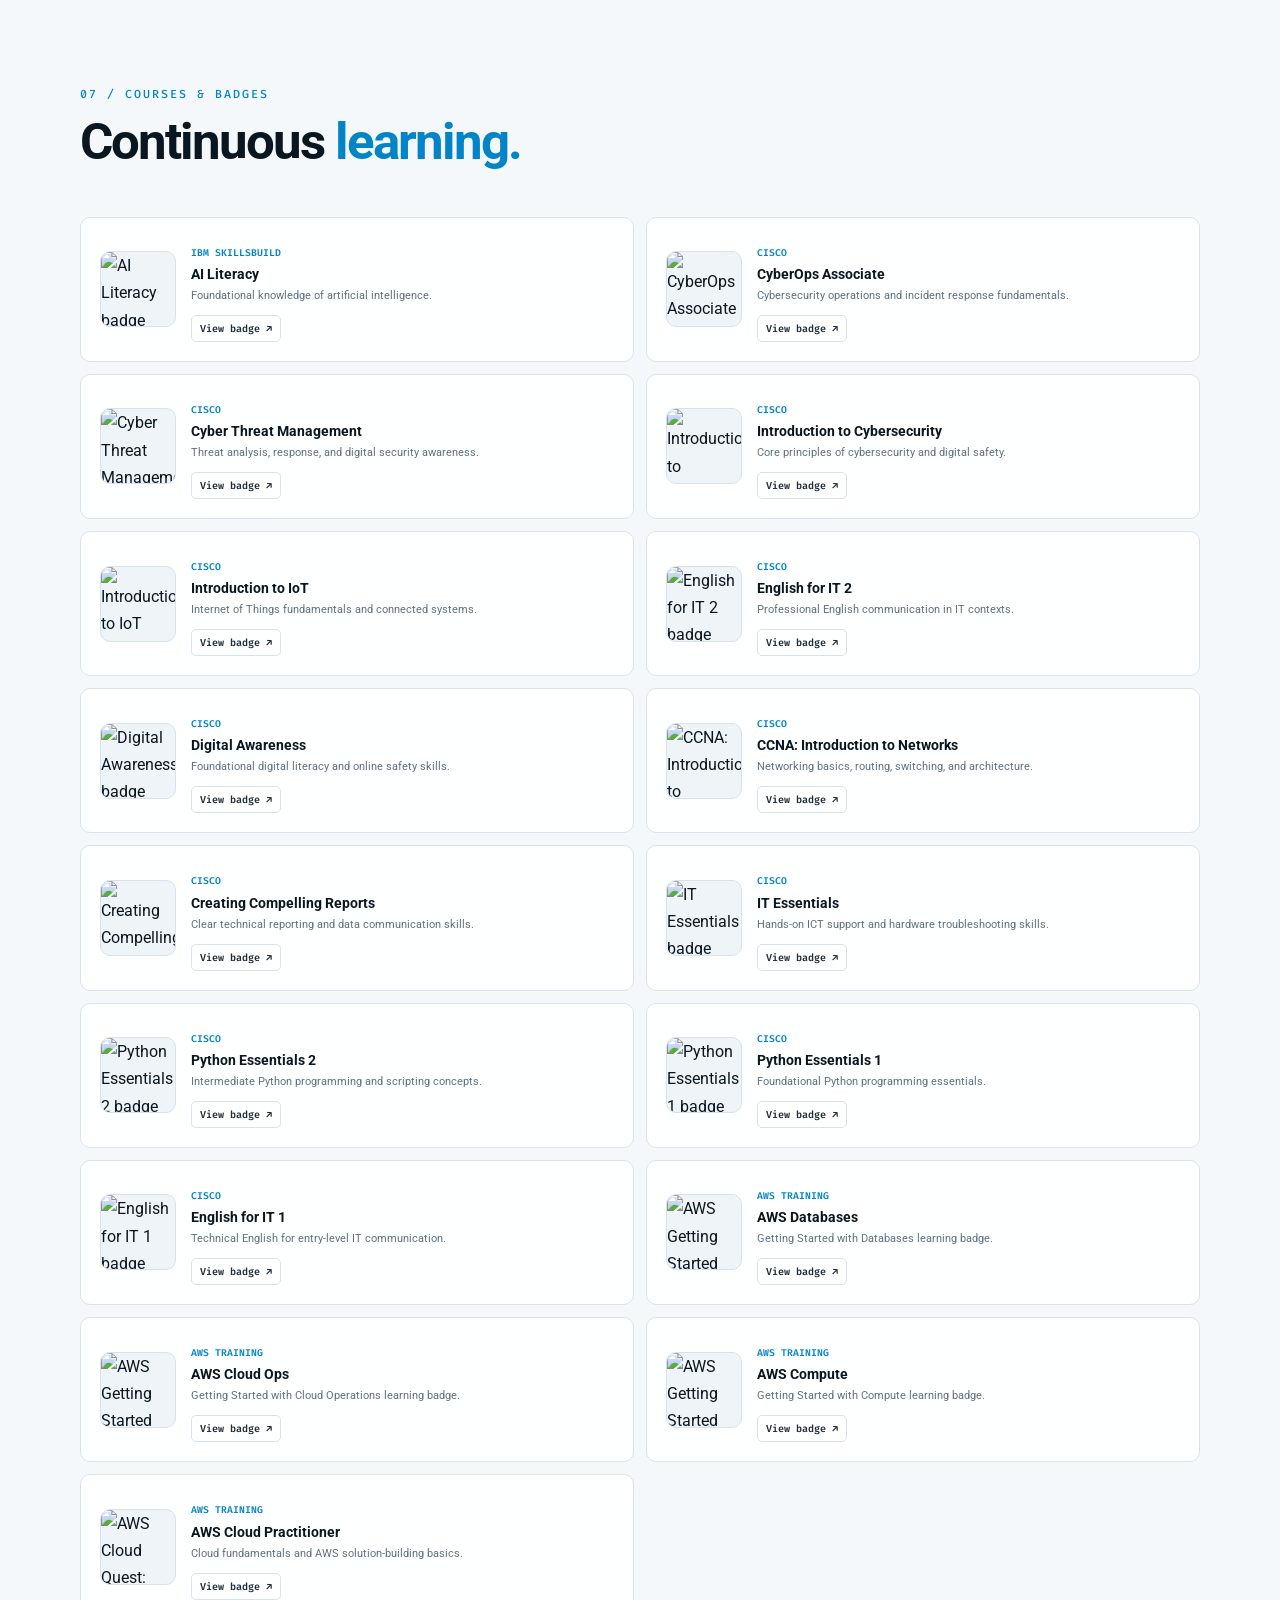
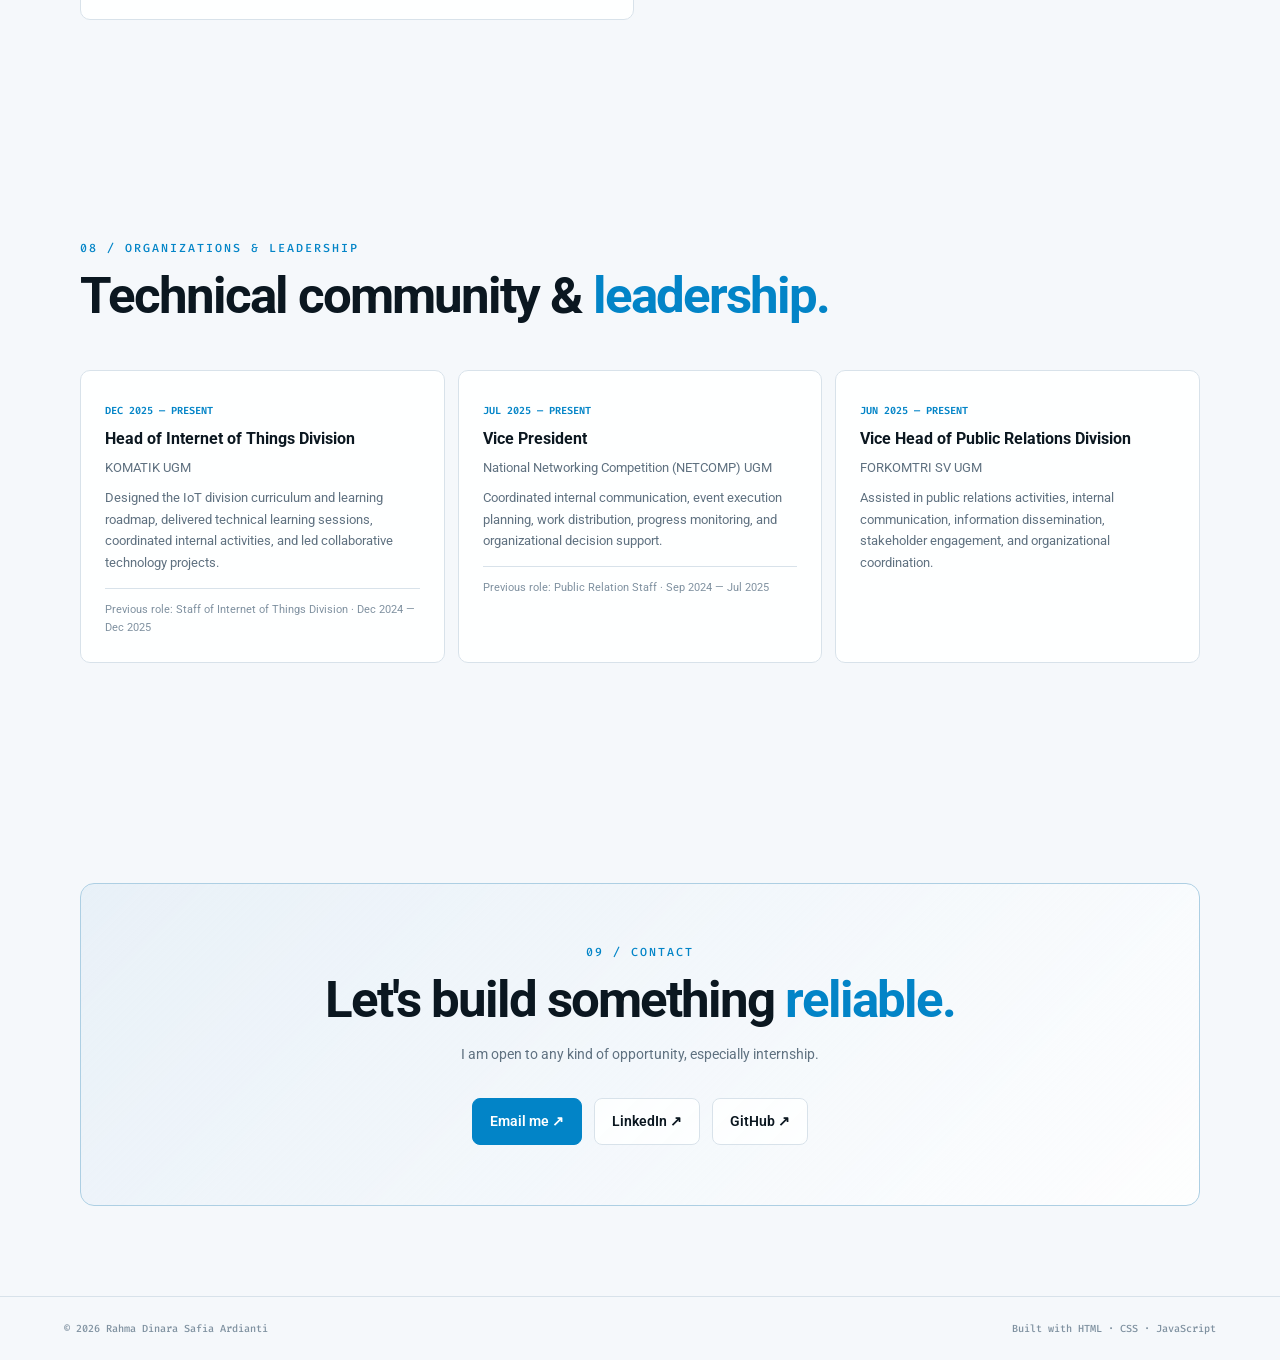
==== commit 3706d463: "update cv" ====
--- a/index.html
+++ b/index.html
@@ -78,7 +78,7 @@
           <p><span class="key">education:</span></p>
           <p class="indent">university: <span class="blue-text">"Universitas Gadjah Mada"</span></p>
           <p class="indent">program: <span class="blue-text">"Internet Engineering"</span></p>
-          <p class="indent">gpa: <span class="green-text">3.92</span></p>
+          <p class="indent">gpa: <span class="green-text">3.93</span></p>
           <p><span class="key">foundation:</span></p>
           <p class="indent">- Network Engineering</p>
           <p class="indent">- Linux &amp; System Administration</p>
